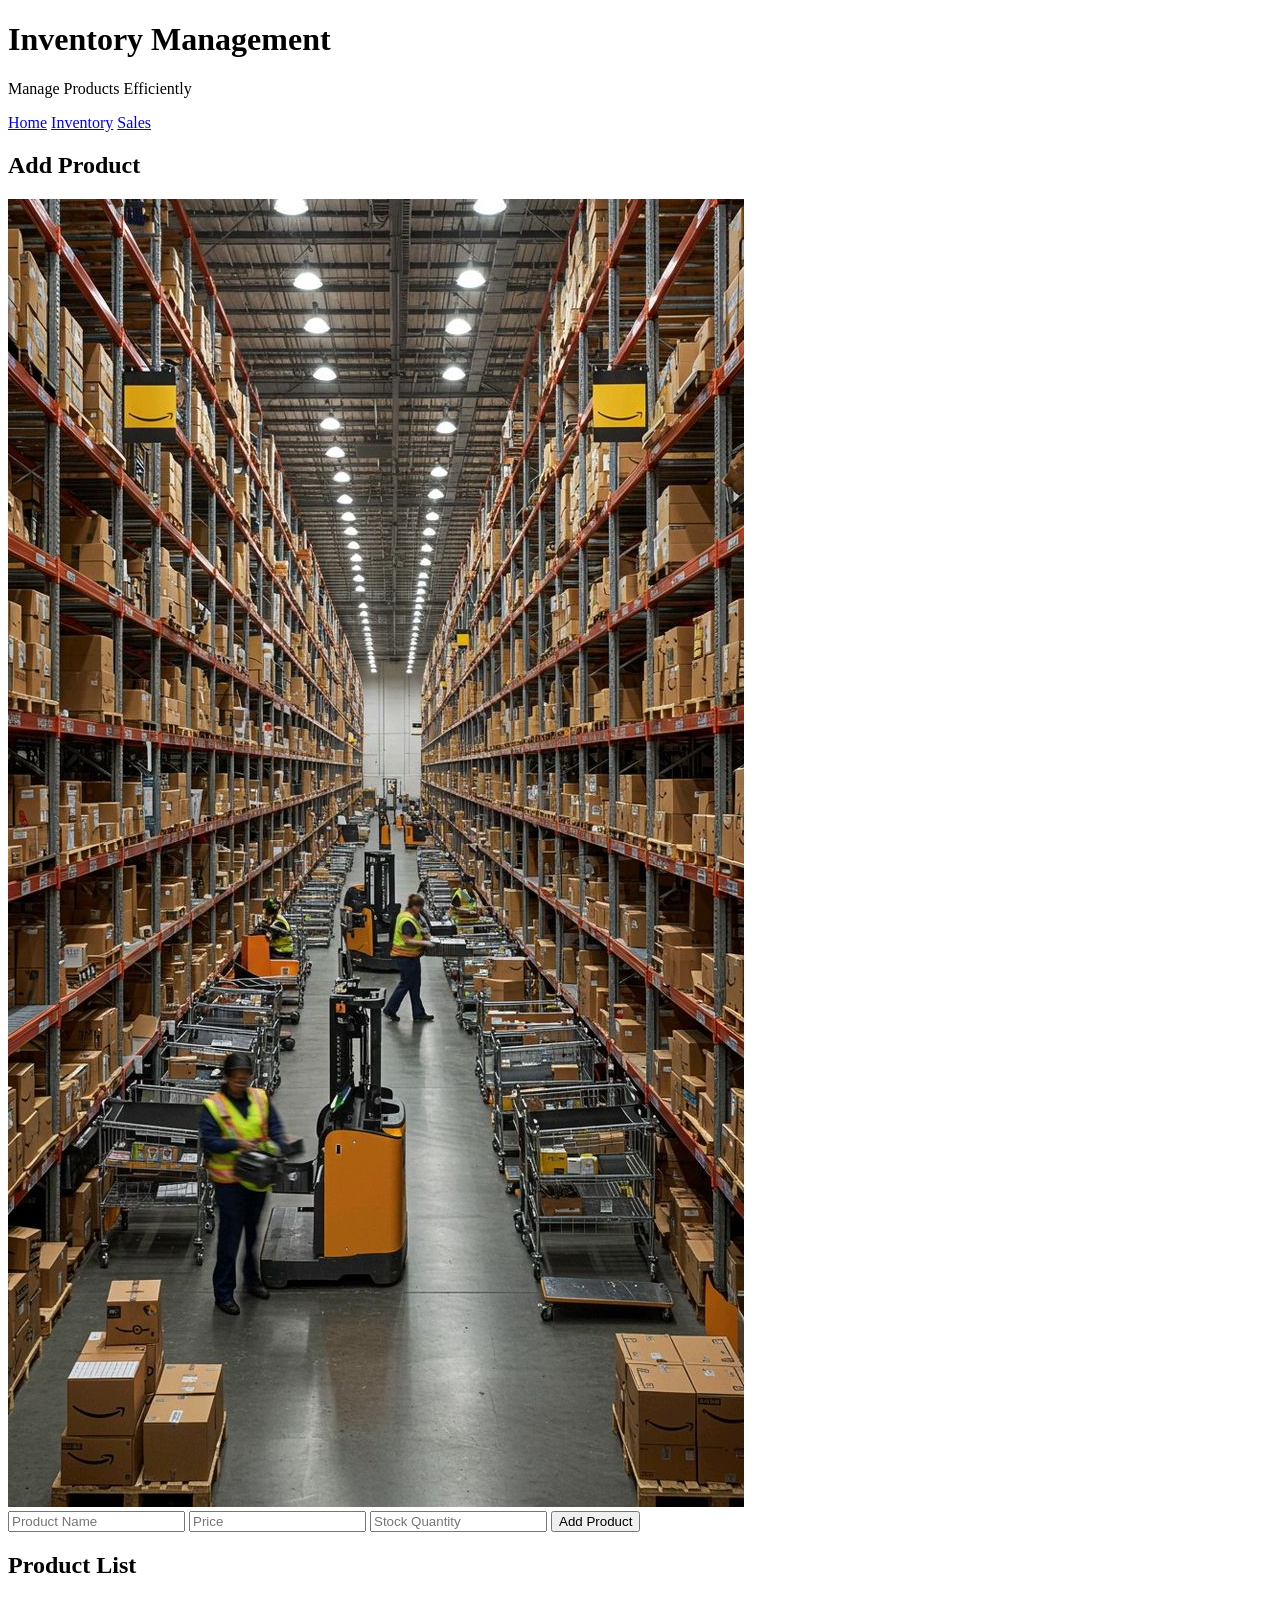
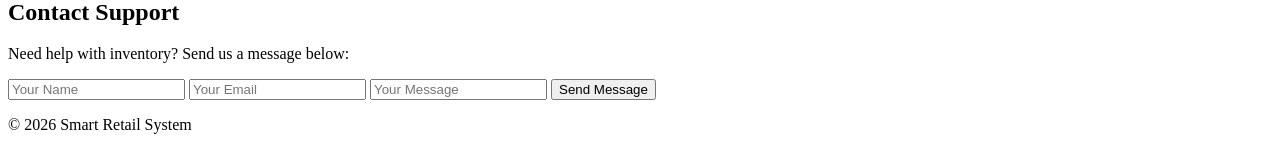
==== inventory.html @ d6de0e1f "add the Amazon Warehouse .jpg image" ====
<!DOCTYPE html>
<html lang="en">
<head>
<meta charset="UTF-8">
<title>Inventory System</title>
<link rel="stylesheet" href="style.css">
</head>

<body>

<header>
<h1>Inventory Management</h1>
<p>Manage Products Efficiently</p>
</header>

<nav>
<a href="index.html">Home</a>
<a href="inventory.html">Inventory</a>
<a href="sales.html">Sales</a>
</nav>

<main>

<!-- INVENTORY SECTION -->
<section>
<h2>Add Product</h2>

<img src="Amazon Warehouse.jpg" alt="stock management warehouse">

<form id="productForm">
<input type="text" id="productName" placeholder="Product Name" required>
<input type="number" id="price" placeholder="Price" required>
<input type="number" id="stock" placeholder="Stock Quantity" required>
<button type="submit">Add Product</button>
</form>

</section>

<section>
<h2> Product List</h2>
<div id="productList"></div>
</section>

<!-- ✅ CONTACT FORM ADDED HERE -->
<section>
<h2> Contact Support</h2>
<p>Need help with inventory? Send us a message below:</p>

<form id="contactForm">

<input type="text" id="name" placeholder="Your Name" required>
<input type="email" id="email" placeholder="Your Email" required>
<input type="text" id="message" placeholder="Your Message" required>

<button type="submit">Send Message</button>

</form>

<p id="contactStatus"></p>

</section>

</main>

<footer>
<p>© 2026 Smart Retail System</p>
</footer>

<script src="script.js"></script>

</body>
</html>
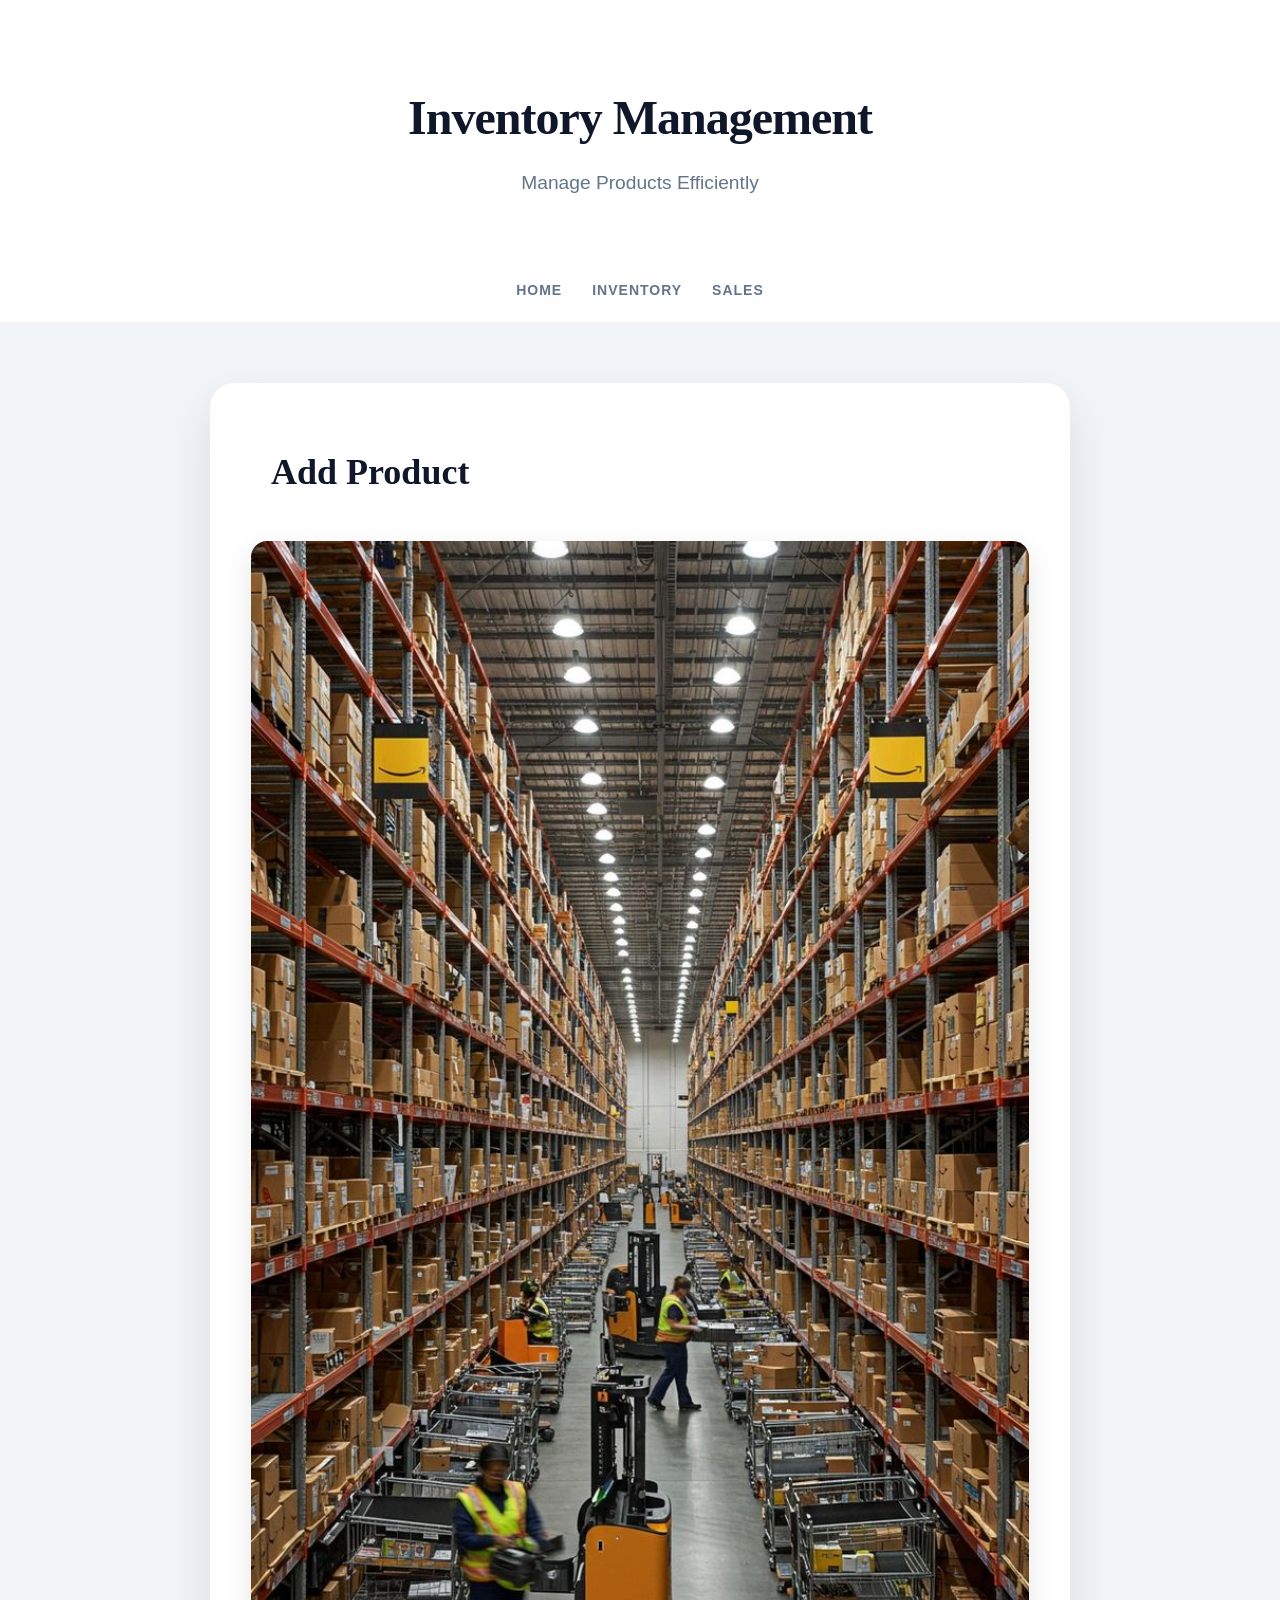
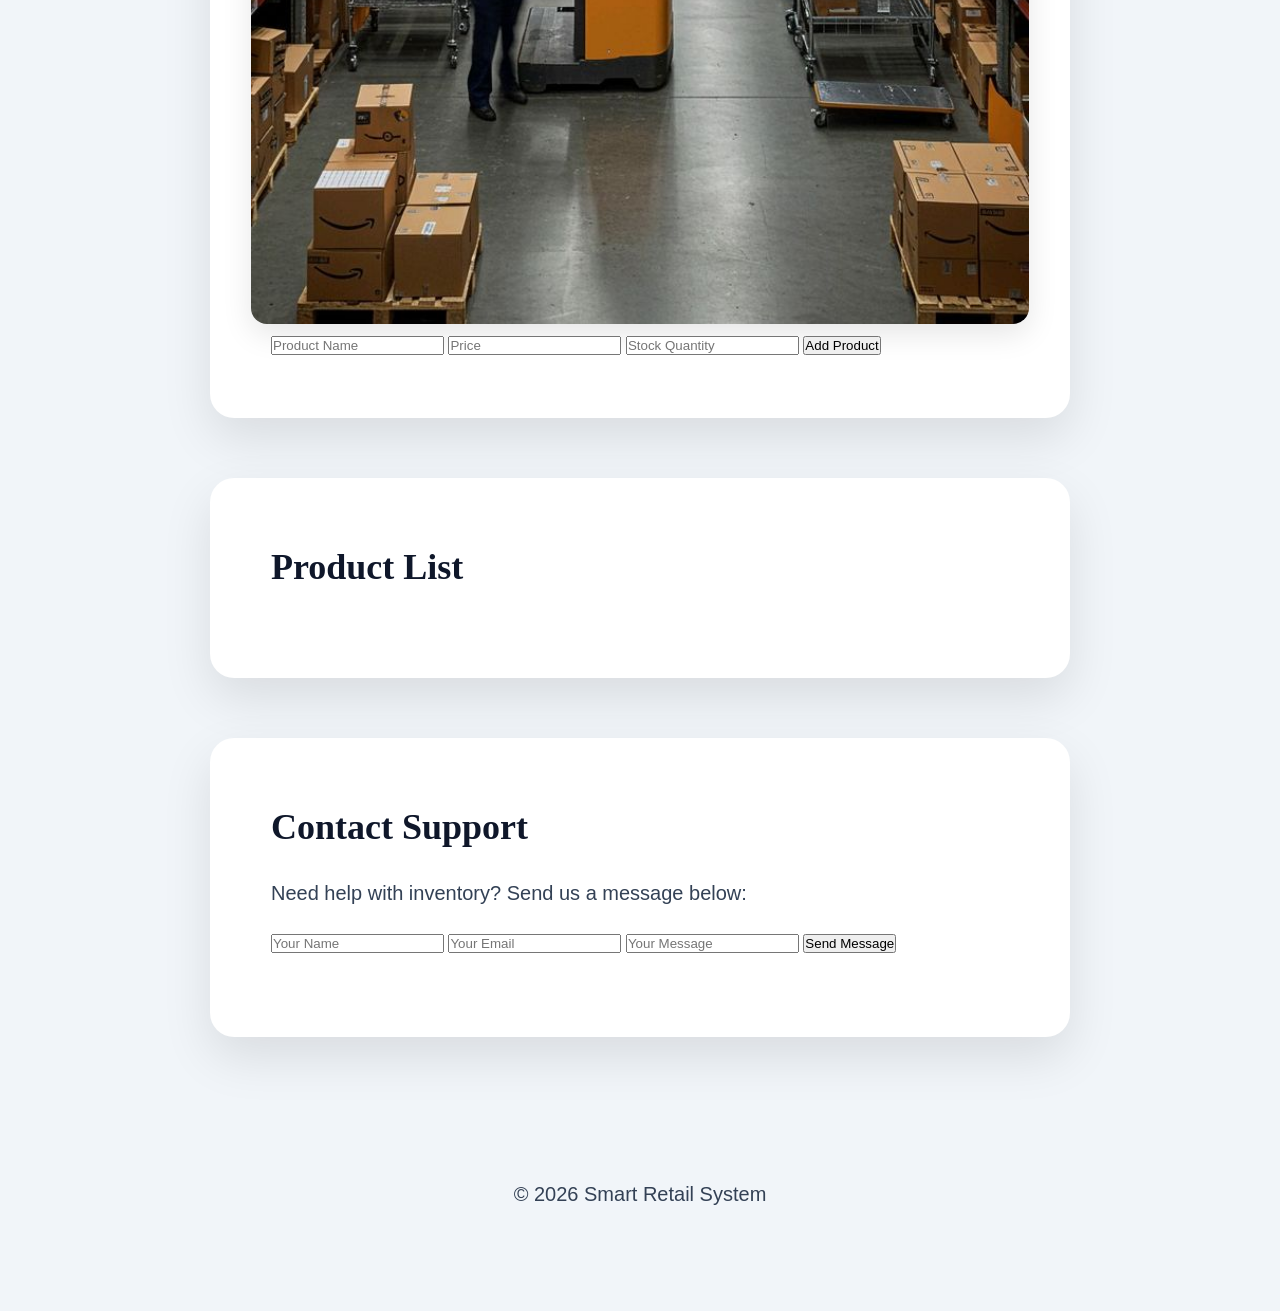
==== commit 5d1e0400: "add changes in the paragraphs of the index,html" ====
--- a/inventory.html
+++ b/inventory.html
@@ -1,72 +1,74 @@
-<!DOCTYPE html>
+<!doctype html>
 <html lang="en">
-<head>
-<meta charset="UTF-8">
-<title>Inventory System</title>
-<link rel="stylesheet" href="style.css">
-</head>
+  <head>
+    <meta charset="UTF-8" />
+    <title>Inventory System</title>
+    <link rel="stylesheet" href="style.css" />
+  </head>
 
-<body>
+  <body>
+    <header>
+      <h1>Inventory Management</h1>
+      <p>Manage Products Efficiently</p>
+    </header>
 
-<header>
-<h1>Inventory Management</h1>
-<p>Manage Products Efficiently</p>
-</header>
+    <nav>
+      <a href="index.html">Home</a>
+      <a href="inventory.html">Inventory</a>
+      <a href="sales.html">Sales</a>
+    </nav>
 
-<nav>
-<a href="index.html">Home</a>
-<a href="inventory.html">Inventory</a>
-<a href="sales.html">Sales</a>
-</nav>
+    <main>
+      <!-- INVENTORY SECTION -->
+      <section>
+        <h2>Add Product</h2>
 
-<main>
+        <img src="Amazon Warehouse.jpg" alt="stock management warehouse" />
 
-<!-- INVENTORY SECTION -->
-<section>
-<h2>Add Product</h2>
+        <form id="productForm">
+          <input
+            type="text"
+            id="productName"
+            placeholder="Product Name"
+            required
+          />
+          <input type="number" id="price" placeholder="Price" required />
+          <input
+            type="number"
+            id="stock"
+            placeholder="Stock Quantity"
+            required
+          />
+          <button type="submit">Add Product</button>
+        </form>
+      </section>
 
-<img src="Amazon Warehouse.jpg" alt="stock management warehouse">
+      <section>
+        <h2>Product List</h2>
+        <div id="productList"></div>
+      </section>
 
-<form id="productForm">
-<input type="text" id="productName" placeholder="Product Name" required>
-<input type="number" id="price" placeholder="Price" required>
-<input type="number" id="stock" placeholder="Stock Quantity" required>
-<button type="submit">Add Product</button>
-</form>
+      <!-- CONTACT FORM ADDED HERE -->
+      <section>
+        <h2>Contact Support</h2>
+        <p>Need help with inventory? Send us a message below:</p>
 
-</section>
+        <form id="contactForm">
+          <input type="text" id="name" placeholder="Your Name" required />
+          <input type="email" id="email" placeholder="Your Email" required />
+          <input type="text" id="message" placeholder="Your Message" required />
 
-<section>
-<h2> Product List</h2>
-<div id="productList"></div>
-</section>
+          <button type="submit">Send Message</button>
+        </form>
 
-<!-- ✅ CONTACT FORM ADDED HERE -->
-<section>
-<h2> Contact Support</h2>
-<p>Need help with inventory? Send us a message below:</p>
+        <p id="contactStatus"></p>
+      </section>
+    </main>
 
-<form id="contactForm">
+    <footer>
+      <p>© 2026 Smart Retail System</p>
+    </footer>
 
-<input type="text" id="name" placeholder="Your Name" required>
-<input type="email" id="email" placeholder="Your Email" required>
-<input type="text" id="message" placeholder="Your Message" required>
-
-<button type="submit">Send Message</button>
-
-</form>
-
-<p id="contactStatus"></p>
-
-</section>
-
-</main>
-
-<footer>
-<p>© 2026 Smart Retail System</p>
-</footer>
-
-<script src="script.js"></script>
-
-</body>
-</html>+    <script src="script.js"></script>
+  </body>
+</html>
--- a/style.css
+++ b/style.css
@@ -0,0 +1,137 @@
+/* 1. Global Reset & Modern Variables */
+:root {
+  --primary-navy: #0f172a;
+  --accent-green: #1a8917;
+  --text-main: #292929;
+  --text-muted: #64748b;
+  --bg-color: #f1f5f9; /* Light grey background to make white boxes pop */
+  --white: #ffffff;
+}
+
+* {
+  box-sizing: border-box;
+  margin: 0;
+  padding: 0;
+}
+
+body {
+  background-color: var(--bg-color);
+  color: var(--text-main);
+  font-family: -apple-system, BlinkMacSystemFont, "Segoe UI", Roboto, sans-serif;
+  line-height: 1.6;
+}
+
+/* 2. Header & Sticky Nav */
+header {
+  padding: 80px 20px 40px;
+  text-align: center;
+  background: var(--white);
+}
+
+header h1 {
+  font-family: 'Charter', 'Georgia', serif;
+  font-size: 48px;
+  letter-spacing: -1px;
+  color: var(--primary-navy);
+  margin-bottom: 10px;
+}
+
+header p {
+  color: var(--text-muted);
+  font-size: 1.2rem;
+}
+
+nav {
+  background: rgba(255, 255, 255, 0.9);
+  backdrop-filter: blur(10px);
+  padding: 20px 0;
+  display: flex;
+  justify-content: center;
+  gap: 30px;
+  position: sticky;
+  top: 0;
+  border-bottom: 1px solid rgba(0,0,0,0.05);
+  z-index: 1000;
+}
+
+nav a {
+  text-decoration: none;
+  color: var(--text-muted);
+  font-weight: 600;
+  font-size: 14px;
+  text-transform: uppercase;
+  letter-spacing: 1px;
+  transition: color 0.3s;
+}
+
+nav a:hover {
+  color: var(--primary-navy);
+}
+
+/* 3. The "Big Box" Layout */
+main {
+  max-width: 900px; /* Wider container for bigger boxes */
+  margin: 60px auto;
+  padding: 0 20px;
+}
+
+section {
+  background: var(--white);
+  padding: 60px;          /* Huge padding for a high-end feel */
+  margin-bottom: 60px;    /* Space between big cards */
+  border-radius: 24px;    /* Soft, large rounded corners */
+  box-shadow: 0 20px 50px rgba(0, 0, 0, 0.1); /* Deep, soft shadow */
+  transition: transform 0.4s cubic-bezier(0.175, 0.885, 0.32, 1.275);
+  border: 1px solid rgba(255, 255, 255, 0.5);
+}
+
+section:hover {
+  transform: translateY(-10px); /* Lifts up when you hover */
+  box-shadow: 0 40px 70px rgba(0, 0, 0, 0.15);
+}
+
+/* 4. Content inside the Boxes */
+h2 {
+  font-family: 'Charter', 'Georgia', serif;
+  font-size: 36px;
+  margin-bottom: 20px;
+  color: var(--primary-navy);
+}
+
+p {
+  font-size: 20px;
+  line-height: 1.7;
+  color: #334155;
+  margin-bottom: 20px;
+}
+
+/* 5. Large Image Styling */
+section img {
+  width: calc(100% + 40px); /* Makes the image slightly bleed out of text alignment */
+  margin-left: -20px;
+  height: auto;
+  border-radius: 16px;
+  margin-top: 20px;
+  box-shadow: 0 10px 30px rgba(0,0,0,0.1);
+}
+
+/* 6. Footer */
+footer {
+  text-align: center;
+  padding: 80px 20px;
+  color: var(--text-muted);
+}
+
+/* 7. Mobile View */
+@media (max-width: 768px) {
+  section {
+    padding: 30px;
+  }
+  header h1 {
+    font-size: 32px;
+  }
+  section img {
+    width: 100%;
+    margin-left: 0;
+  }
+}
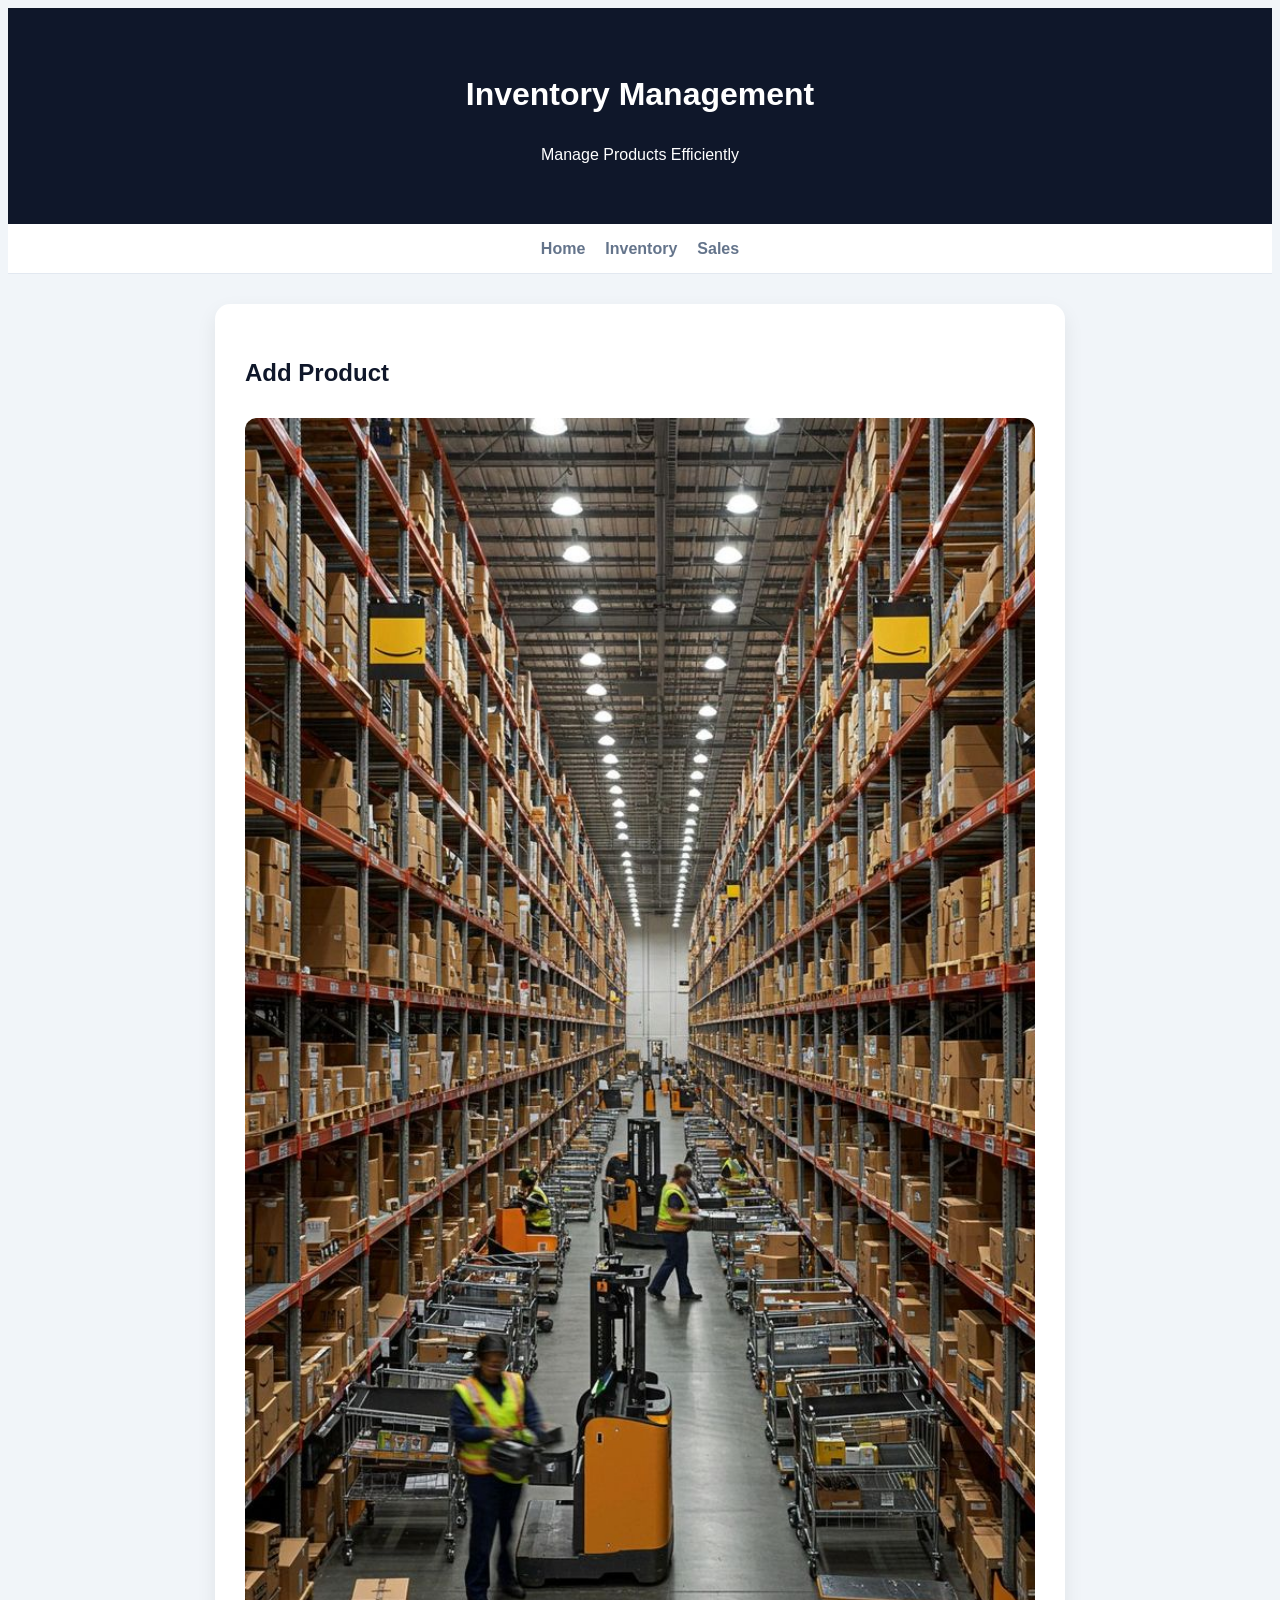
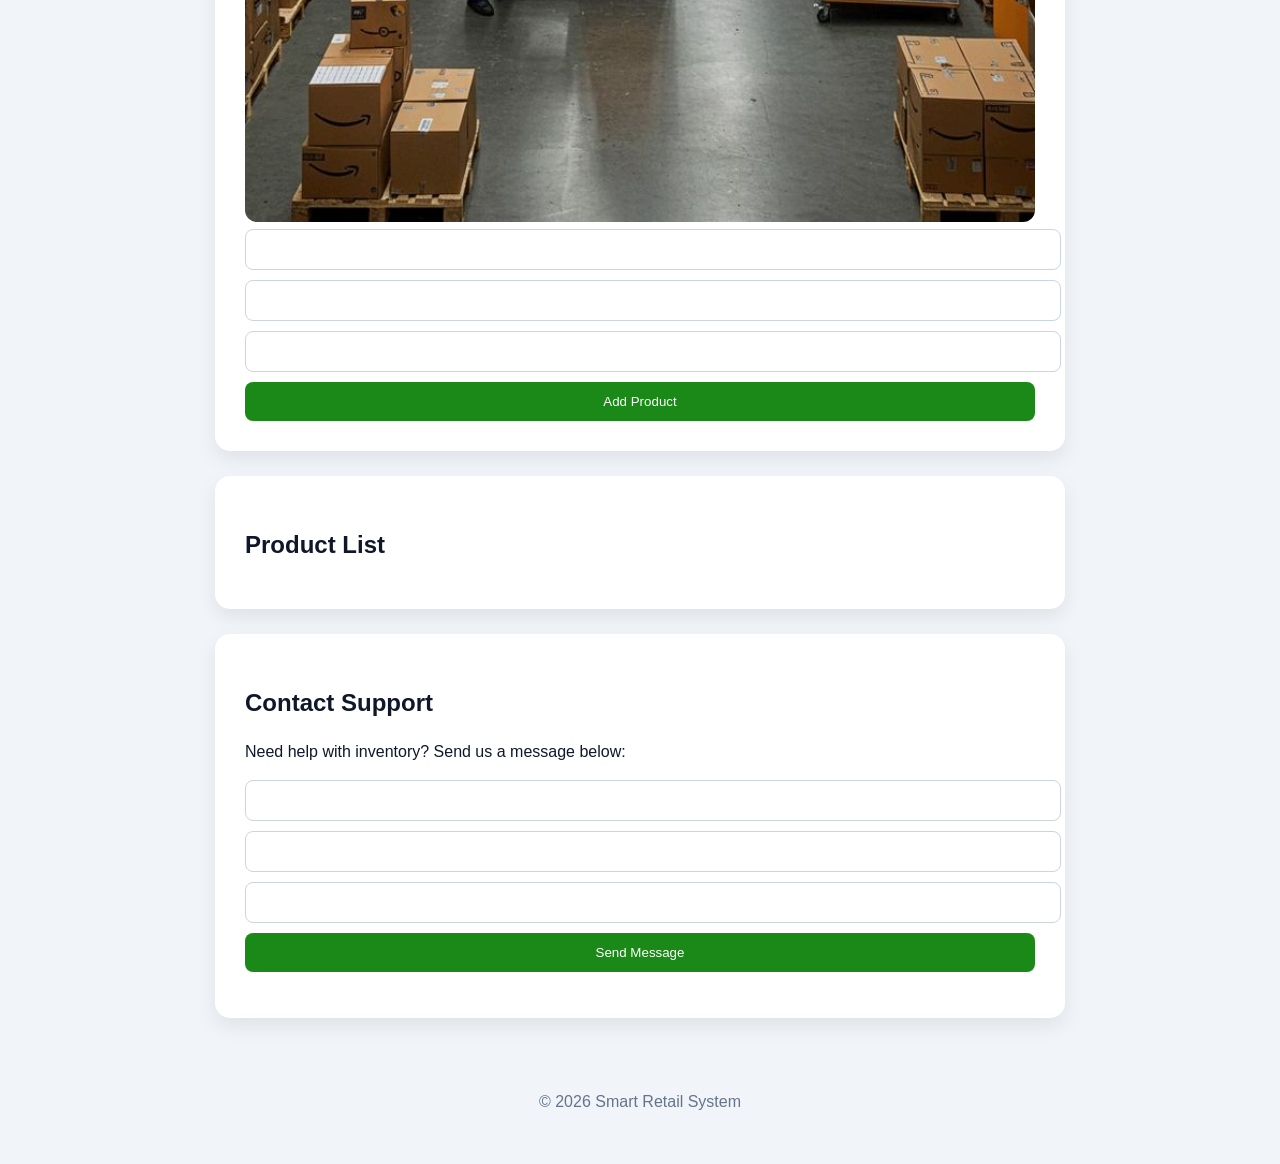
==== commit 1d72691f: "correct the whole stucture of the index.html" ====
--- a/inventory.html
+++ b/inventory.html
@@ -2,8 +2,9 @@
 <html lang="en">
   <head>
     <meta charset="UTF-8" />
+    <meta name="viewport" content="width=device-width, initial-scale=1.0" />
     <title>Inventory System</title>
-    <link rel="stylesheet" href="style.css" />
+    <link rel="stylesheet" href="style.css">
   </head>
 
   <body>
@@ -19,6 +20,7 @@
     </nav>
 
     <main>
+
       <!-- INVENTORY SECTION -->
       <section>
         <h2>Add Product</h2>
@@ -26,19 +28,9 @@
         <img src="Amazon Warehouse.jpg" alt="stock management warehouse" />
 
         <form id="productForm">
-          <input
-            type="text"
-            id="productName"
-            placeholder="Product Name"
-            required
-          />
-          <input type="number" id="price" placeholder="Price" required />
-          <input
-            type="number"
-            id="stock"
-            placeholder="Stock Quantity"
-            required
-          />
+          <input type="text" id="productName" required />
+          <input type="number" id="price" required />
+          <input type="number" id="stock" required />
           <button type="submit">Add Product</button>
         </form>
       </section>
@@ -48,21 +40,22 @@
         <div id="productList"></div>
       </section>
 
-      <!-- CONTACT FORM ADDED HERE -->
+      <!-- CONTACT FORM -->
       <section>
         <h2>Contact Support</h2>
         <p>Need help with inventory? Send us a message below:</p>
 
         <form id="contactForm">
-          <input type="text" id="name" placeholder="Your Name" required />
-          <input type="email" id="email" placeholder="Your Email" required />
-          <input type="text" id="message" placeholder="Your Message" required />
+          <input type="text" id="name" required />
+          <input type="email" id="email" required />
+          <input type="text" id="message" required />
 
           <button type="submit">Send Message</button>
         </form>
 
         <p id="contactStatus"></p>
       </section>
+
     </main>
 
     <footer>
@@ -71,4 +64,4 @@
 
     <script src="script.js"></script>
   </body>
-</html>
+</html>
--- a/style.css
+++ b/style.css
@@ -1,137 +1,120 @@
-/* 1. Global Reset & Modern Variables */
-:root {
-  --primary-navy: #0f172a;
-  --accent-green: #1a8917;
-  --text-main: #292929;
-  --text-muted: #64748b;
-  --bg-color: #f1f5f9; /* Light grey background to make white boxes pop */
-  --white: #ffffff;
-}
-
-* {
-  box-sizing: border-box;
-  margin: 0;
-  padding: 0;
-}
-
+/* BODY */
 body {
-  background-color: var(--bg-color);
-  color: var(--text-main);
-  font-family: -apple-system, BlinkMacSystemFont, "Segoe UI", Roboto, sans-serif;
+  font-family: Arial, sans-serif;
+  background: #f1f5f9;
+  color: #0f172a;
   line-height: 1.6;
 }
 
-/* 2. Header & Sticky Nav */
+/* HEADER */
 header {
-  padding: 80px 20px 40px;
+  background: #0f172a;
+  color: white;
   text-align: center;
-  background: var(--white);
+  padding: 40px 20px;
 }
 
-header h1 {
-  font-family: 'Charter', 'Georgia', serif;
-  font-size: 48px;
-  letter-spacing: -1px;
-  color: var(--primary-navy);
-  margin-bottom: 10px;
-}
-
-header p {
-  color: var(--text-muted);
-  font-size: 1.2rem;
-}
-
+/* NAV */
 nav {
-  background: rgba(255, 255, 255, 0.9);
-  backdrop-filter: blur(10px);
-  padding: 20px 0;
   display: flex;
   justify-content: center;
-  gap: 30px;
+  background: white;
+  padding: 12px;
+  gap: 20px;
   position: sticky;
   top: 0;
-  border-bottom: 1px solid rgba(0,0,0,0.05);
-  z-index: 1000;
+  border-bottom: 1px solid #e2e8f0;
 }
 
 nav a {
   text-decoration: none;
-  color: var(--text-muted);
-  font-weight: 600;
-  font-size: 14px;
-  text-transform: uppercase;
-  letter-spacing: 1px;
-  transition: color 0.3s;
+  color: #64748b;
+  font-weight: bold;
 }
 
 nav a:hover {
-  color: var(--primary-navy);
+  color: #0f172a;
 }
 
-/* 3. The "Big Box" Layout */
+/* MAIN */
 main {
-  max-width: 900px; /* Wider container for bigger boxes */
-  margin: 60px auto;
-  padding: 0 20px;
+  width: 90%;
+  max-width: 850px;
+  margin: 30px auto;
 }
 
+/* SECTIONS */
 section {
-  background: var(--white);
-  padding: 60px;          /* Huge padding for a high-end feel */
-  margin-bottom: 60px;    /* Space between big cards */
-  border-radius: 24px;    /* Soft, large rounded corners */
-  box-shadow: 0 20px 50px rgba(0, 0, 0, 0.1); /* Deep, soft shadow */
-  transition: transform 0.4s cubic-bezier(0.175, 0.885, 0.32, 1.275);
-  border: 1px solid rgba(255, 255, 255, 0.5);
+  background: white;
+  padding: 30px;
+  margin-bottom: 25px;
+  border-radius: 15px;
+  box-shadow: 0 8px 20px rgba(0,0,0,0.08);
 }
 
-section:hover {
-  transform: translateY(-10px); /* Lifts up when you hover */
-  box-shadow: 0 40px 70px rgba(0, 0, 0, 0.15);
+/* HEADINGS */
+h2 {
+  margin-bottom: 15px;
 }
 
-/* 4. Content inside the Boxes */
-h2 {
-  font-family: 'Charter', 'Georgia', serif;
-  font-size: 36px;
-  margin-bottom: 20px;
-  color: var(--primary-navy);
+/* IMAGES */
+img {
+  width: 100%;
+  border-radius: 12px;
+  margin-top: 10px;
 }
 
-p {
-  font-size: 20px;
-  line-height: 1.7;
-  color: #334155;
-  margin-bottom: 20px;
+/* INPUTS */
+input {
+  width: 100%;
+  padding: 12px;
+  margin-bottom: 10px;
+  border: 1px solid #cbd5e1;
+  border-radius: 8px;
 }
 
-/* 5. Large Image Styling */
-section img {
-  width: calc(100% + 40px); /* Makes the image slightly bleed out of text alignment */
-  margin-left: -20px;
-  height: auto;
-  border-radius: 16px;
-  margin-top: 20px;
-  box-shadow: 0 10px 30px rgba(0,0,0,0.1);
+/* BUTTON */
+button {
+  background: #1a8917;
+  color: white;
+  padding: 12px;
+  border: none;
+  width: 100%;
+  border-radius: 8px;
+  cursor: pointer;
 }
 
-/* 6. Footer */
+/* FOOTER */
 footer {
   text-align: center;
-  padding: 80px 20px;
-  color: var(--text-muted);
+  padding: 25px;
+  color: #64748b;
+  margin-top: 20px;
 }
 
-/* 7. Mobile View */
+/* RESPONSIVE DESIGN (MEDIA QUERIES) */
 @media (max-width: 768px) {
+  nav {
+    flex-direction: column;
+    text-align: center;
+    gap: 10px;
+  }
+
   section {
-    padding: 30px;
+    padding: 20px;
   }
+
+  header {
+    padding: 30px 15px;
+  }
+}
+
+@media (max-width: 480px) {
   header h1 {
-    font-size: 32px;
+    font-size: 20px;
   }
-  section img {
-    width: 100%;
-    margin-left: 0;
+
+  section {
+    padding: 15px;
   }
 }
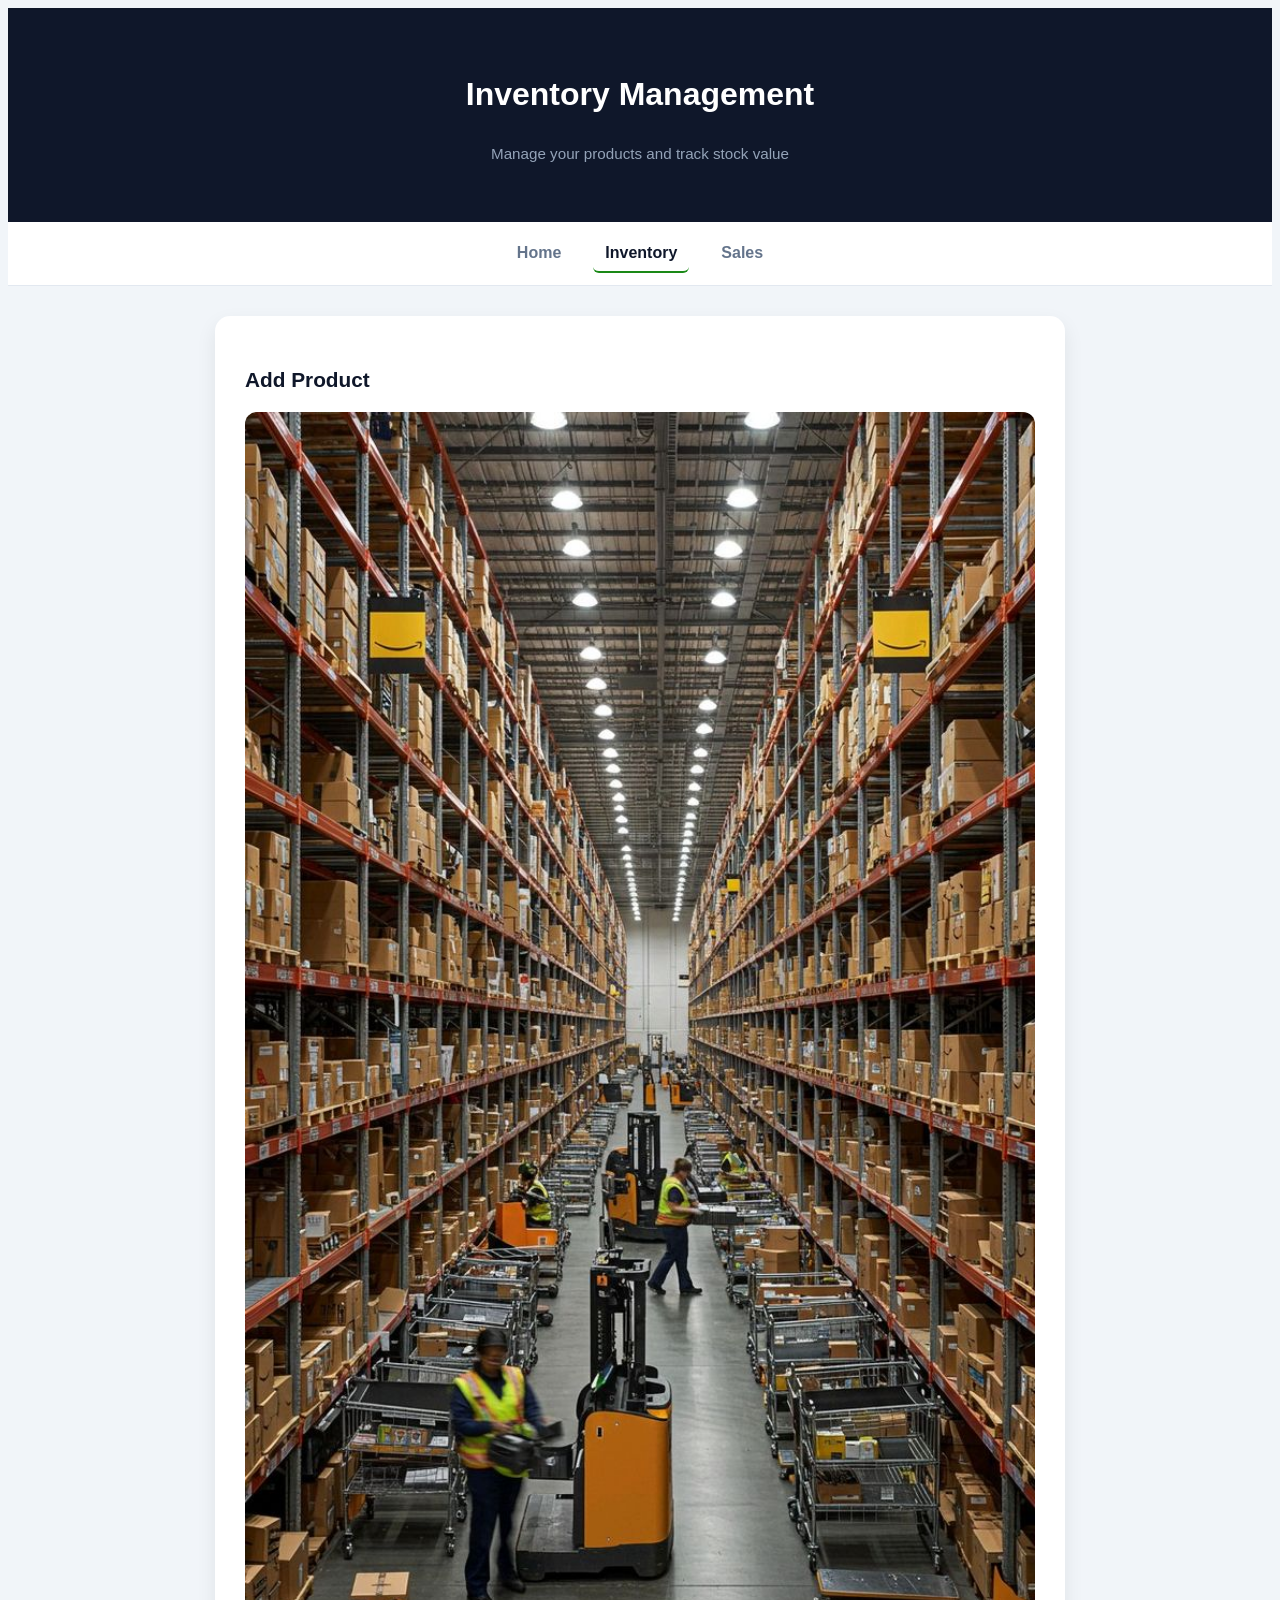
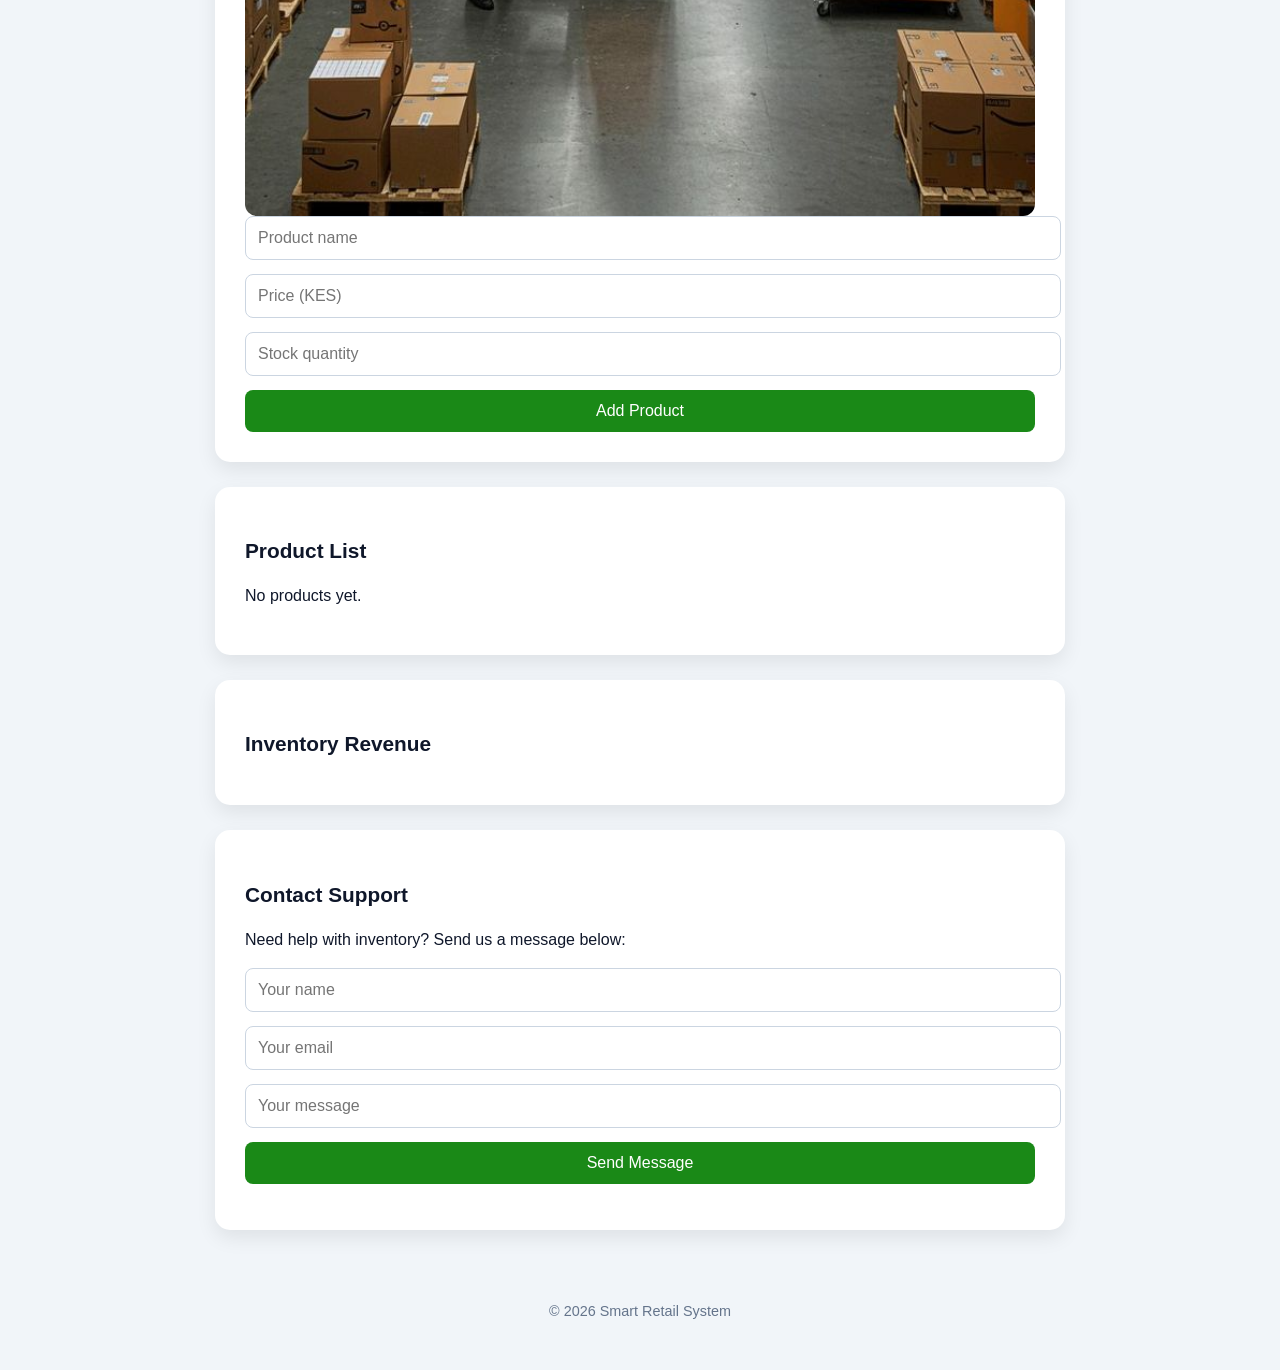
==== commit cc7f29b0: "add the product list and  the inventory revenue  in my inventory.hmtl" ====
--- a/inventory.html
+++ b/inventory.html
@@ -3,14 +3,15 @@
   <head>
     <meta charset="UTF-8" />
     <meta name="viewport" content="width=device-width, initial-scale=1.0" />
-    <title>Inventory System</title>
+    <title>Inventory</title>
     <link rel="stylesheet" href="style.css">
   </head>
 
   <body>
+
     <header>
       <h1>Inventory Management</h1>
-      <p>Manage Products Efficiently</p>
+      <p>Manage your products and track stock value</p>
     </header>
 
     <nav>
@@ -21,38 +22,40 @@
 
     <main>
 
-      <!-- INVENTORY SECTION -->
+      <!-- ADD PRODUCT -->
       <section>
         <h2>Add Product</h2>
-
         <img src="Amazon Warehouse.jpg" alt="stock management warehouse" />
-
         <form id="productForm">
-          <input type="text" id="productName" required />
-          <input type="number" id="price" required />
-          <input type="number" id="stock" required />
+          <input type="text" id="productName" placeholder="Product name" required />
+          <input type="number" id="price" placeholder="Price (KES)" required />
+          <input type="number" id="stock" placeholder="Stock quantity" required />
           <button type="submit">Add Product</button>
         </form>
       </section>
 
+      <!-- PRODUCT LIST -->
       <section>
         <h2>Product List</h2>
         <div id="productList"></div>
+      </section>
+
+      <!-- INVENTORY REVENUE -->
+      <section>
+        <h2>Inventory Revenue</h2>
+        <div id="inventoryRevenue"></div>
       </section>
 
       <!-- CONTACT FORM -->
       <section>
         <h2>Contact Support</h2>
         <p>Need help with inventory? Send us a message below:</p>
-
         <form id="contactForm">
-          <input type="text" id="name" required />
-          <input type="email" id="email" required />
-          <input type="text" id="message" required />
-
+          <input type="text" id="name" placeholder="Your name" required />
+          <input type="email" id="email" placeholder="Your email" required />
+          <input type="text" id="message" placeholder="Your message" required />
           <button type="submit">Send Message</button>
         </form>
-
         <p id="contactStatus"></p>
       </section>
 
--- a/style.css
+++ b/style.css
@@ -1,12 +1,13 @@
-/* BODY */
+/* ── BODY ── */
 body {
   font-family: Arial, sans-serif;
   background: #f1f5f9;
   color: #0f172a;
   line-height: 1.6;
+  min-height: 100vh;
 }
 
-/* HEADER */
+/* ── HEADER ── */
 header {
   background: #0f172a;
   color: white;
@@ -14,7 +15,13 @@
   padding: 40px 20px;
 }
 
-/* NAV */
+header p {
+  color: #94a3b8;
+  margin-top: 8px;
+  font-size: 0.95rem;
+}
+
+/* ── NAV ── */
 nav {
   display: flex;
   justify-content: center;
@@ -23,6 +30,7 @@
   gap: 20px;
   position: sticky;
   top: 0;
+  z-index: 100;
   border-bottom: 1px solid #e2e8f0;
 }
 
@@ -30,50 +38,78 @@
   text-decoration: none;
   color: #64748b;
   font-weight: bold;
+  padding: 6px 12px;
+  border-radius: 6px;
+  transition: color 0.2s, background 0.2s;
 }
 
 nav a:hover {
   color: #0f172a;
+  background: #f1f5f9;
 }
 
-/* MAIN */
+nav a.active {
+  color: #0f172a;
+  border-bottom: 2px solid #1a8917;
+}
+
+/* ── MAIN ── */
 main {
   width: 90%;
   max-width: 850px;
   margin: 30px auto;
 }
 
-/* SECTIONS */
+/* ── SECTIONS ── */
 section {
   background: white;
   padding: 30px;
   margin-bottom: 25px;
   border-radius: 15px;
-  box-shadow: 0 8px 20px rgba(0,0,0,0.08);
+  box-shadow: 0 8px 20px rgba(0, 0, 0, 0.08);
 }
 
-/* HEADINGS */
+/* ── HEADINGS ── */
 h2 {
   margin-bottom: 15px;
+  font-size: 1.3rem;
 }
 
-/* IMAGES */
+/* ── IMAGES ── */
 img {
   width: 100%;
   border-radius: 12px;
   margin-top: 10px;
+  display: block;
+  object-fit: cover;
 }
 
-/* INPUTS */
-input {
+/* ── LABELS ── */
+label {
+  display: block;
+  font-size: 0.9rem;
+  font-weight: bold;
+  margin-bottom: 4px;
+  color: #334155;
+}
+
+/* ── INPUTS ── */
+input, select {
   width: 100%;
   padding: 12px;
-  margin-bottom: 10px;
+  margin-bottom: 14px;
   border: 1px solid #cbd5e1;
   border-radius: 8px;
+  font-size: 1rem;
+  outline: none;
+  transition: border-color 0.2s;
 }
 
-/* BUTTON */
+input:focus, select:focus {
+  border-color: #1a8917;
+}
+
+/* ── BUTTON ── */
 button {
   background: #1a8917;
   color: white;
@@ -82,17 +118,28 @@
   width: 100%;
   border-radius: 8px;
   cursor: pointer;
+  font-size: 1rem;
+  transition: background 0.2s;
 }
 
-/* FOOTER */
+button:hover {
+  background: #166b13;
+}
+
+button:active {
+  background: #0f4f0d;
+}
+
+/* ── FOOTER ── */
 footer {
   text-align: center;
   padding: 25px;
   color: #64748b;
   margin-top: 20px;
+  font-size: 0.9rem;
 }
 
-/* RESPONSIVE DESIGN (MEDIA QUERIES) */
+/* ── RESPONSIVE (TABLET) ── */
 @media (max-width: 768px) {
   nav {
     flex-direction: column;
@@ -109,6 +156,7 @@
   }
 }
 
+/* ── RESPONSIVE (MOBILE) ── */
 @media (max-width: 480px) {
   header h1 {
     font-size: 20px;
@@ -117,4 +165,8 @@
   section {
     padding: 15px;
   }
+
+  button {
+    font-size: 0.95rem;
+  }
 }
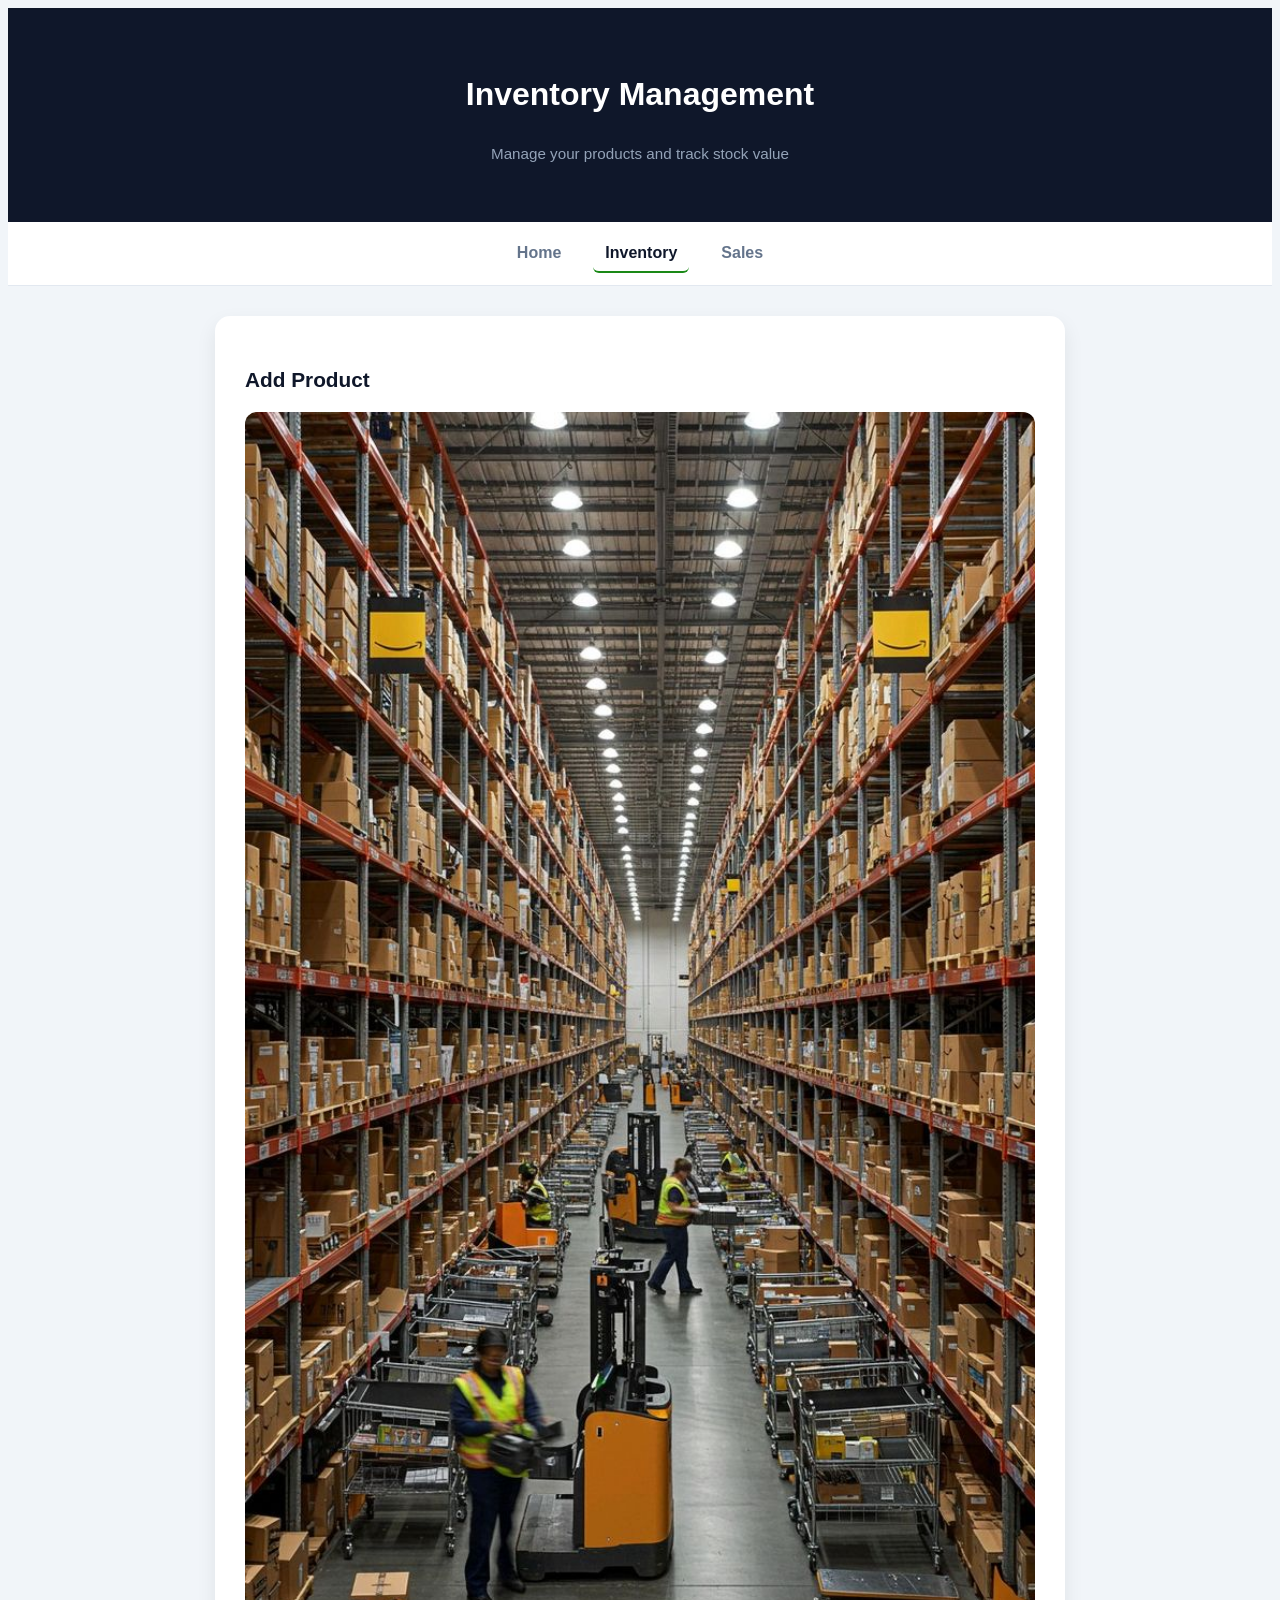
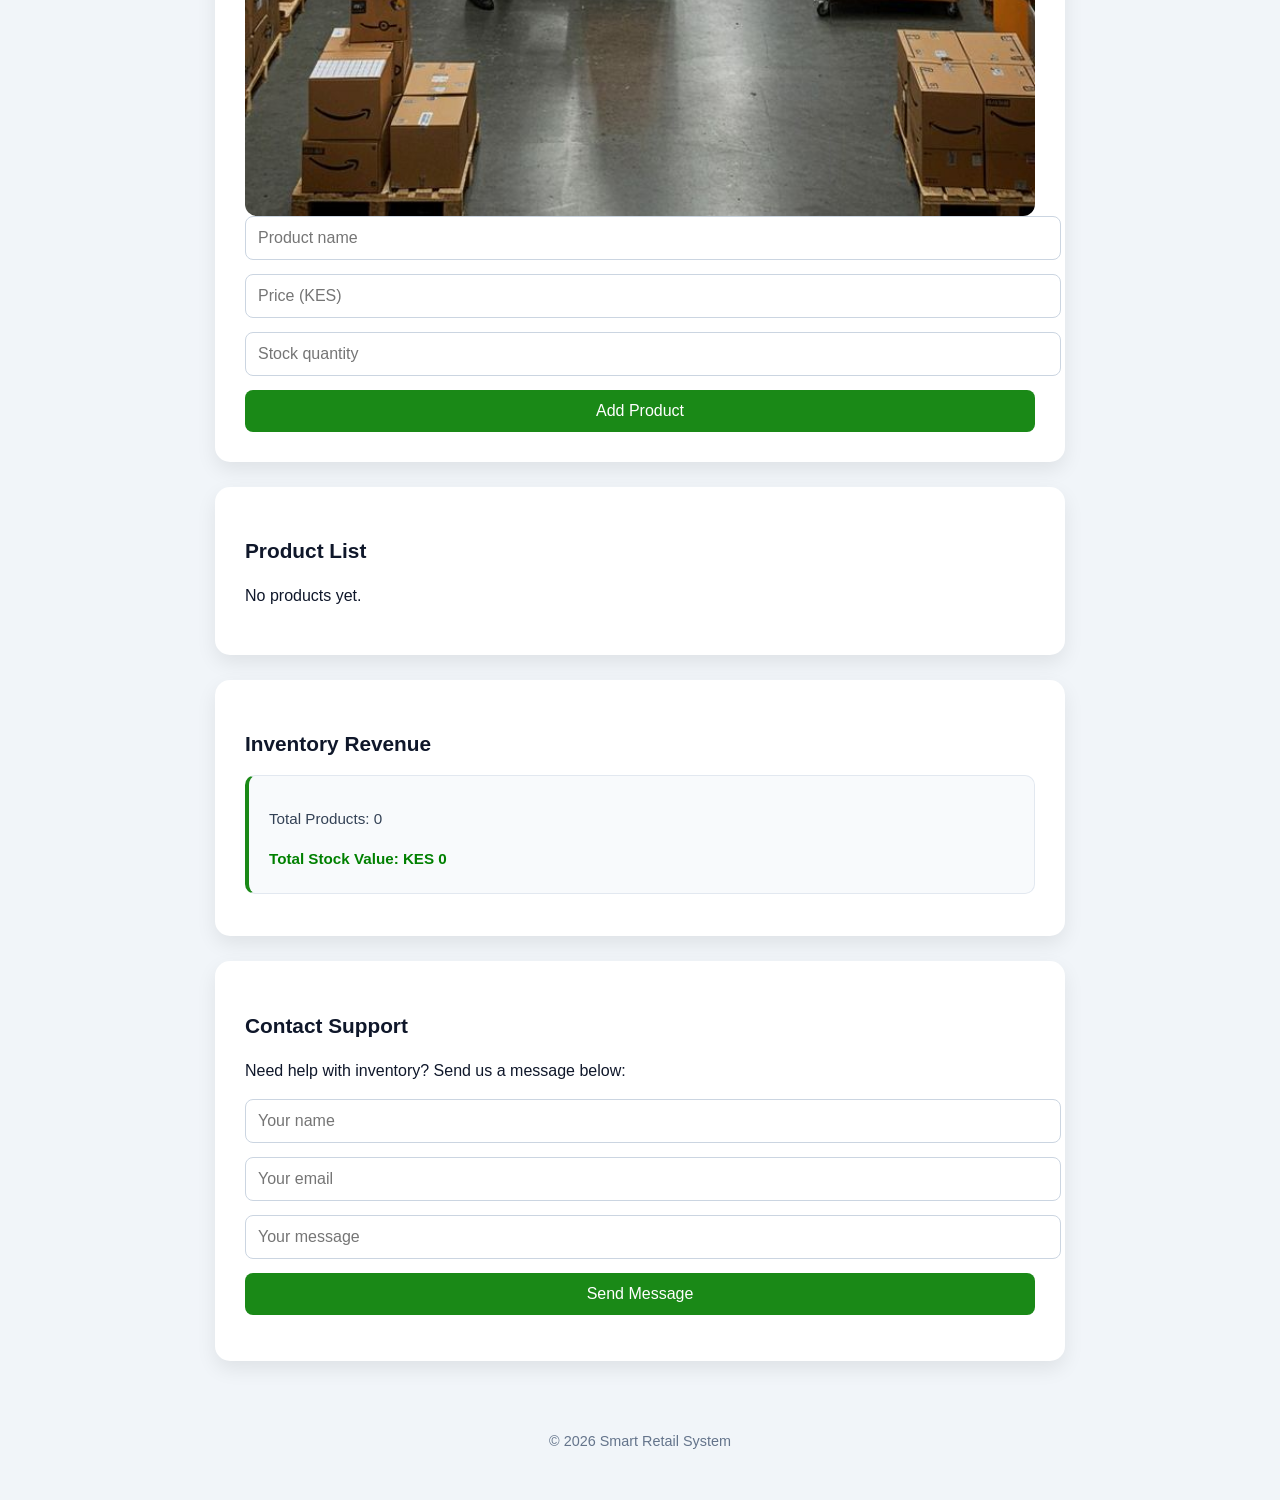
==== commit e4ae71ea: "add  the changes of the body ,header style" ====
--- a/inventory.html
+++ b/inventory.html
@@ -4,7 +4,7 @@
     <meta charset="UTF-8" />
     <meta name="viewport" content="width=device-width, initial-scale=1.0" />
     <title>Inventory</title>
-    <link rel="stylesheet" href="style.css">
+  <link rel="stylesheet" href="style.css">
   </head>
 
   <body>
--- a/style.css
+++ b/style.css
@@ -130,6 +130,71 @@
   background: #0f4f0d;
 }
 
+/* ── CARDS ── */
+.card {
+  background: #f8fafc;
+  border: 1px solid #e2e8f0;
+  border-radius: 10px;
+  padding: 16px 20px;
+  margin-bottom: 12px;
+}
+
+.card h3 {
+  margin-bottom: 6px;
+  font-size: 1.1rem;
+  color: #0f172a;
+}
+
+.card p {
+  margin-bottom: 6px;
+  color: #334155;
+  font-size: 0.95rem;
+}
+
+.card button {
+  margin-top: 10px;
+  width: auto;               /* delete button doesnt stretch full width */
+  padding: 8px 16px;
+  font-size: 0.85rem;
+  background: #dc2626;       /* red for delete */
+}
+
+.card button:hover {
+  background: #b91c1c;
+}
+
+.card button:active {
+  background: #991b1b;
+}
+
+/* ── REVENUE CARD ── */
+#inventoryRevenue .card,
+#salesRevenue .card {
+  border-left: 4px solid #1a8917;   /* green left border for revenue */
+}
+
+/* ── PROFIT CARD ── */
+#profitLoss .card {
+  border-left: 4px solid #0f172a;   /* dark left border for profit and loss */
+}
+
+/* ── HOME SUMMARY CARD ── */
+#homeSummary .card {
+  border-left: 4px solid #2563eb;   /* blue left border for home summary */
+}
+
+/* ── EXPENSE CARD ── */
+#expenseList .card {
+  border-left: 4px solid #dc2626;   /* red left border for expenses */
+}
+
+/* ── CONTACT STATUS ── */
+#contactStatus {
+  margin-top: 10px;
+  font-size: 0.95rem;
+  font-weight: bold;
+}
+
 /* ── FOOTER ── */
 footer {
   text-align: center;
@@ -154,6 +219,10 @@
   header {
     padding: 30px 15px;
   }
+
+  .card {
+    padding: 14px 16px;
+  }
 }
 
 /* ── RESPONSIVE (MOBILE) ── */
@@ -169,4 +238,12 @@
   button {
     font-size: 0.95rem;
   }
+
+  .card {
+    padding: 12px 14px;
+  }
+
+  .card button {
+    width: 100%;       /* full width delete button on small screens */
+  }
 }
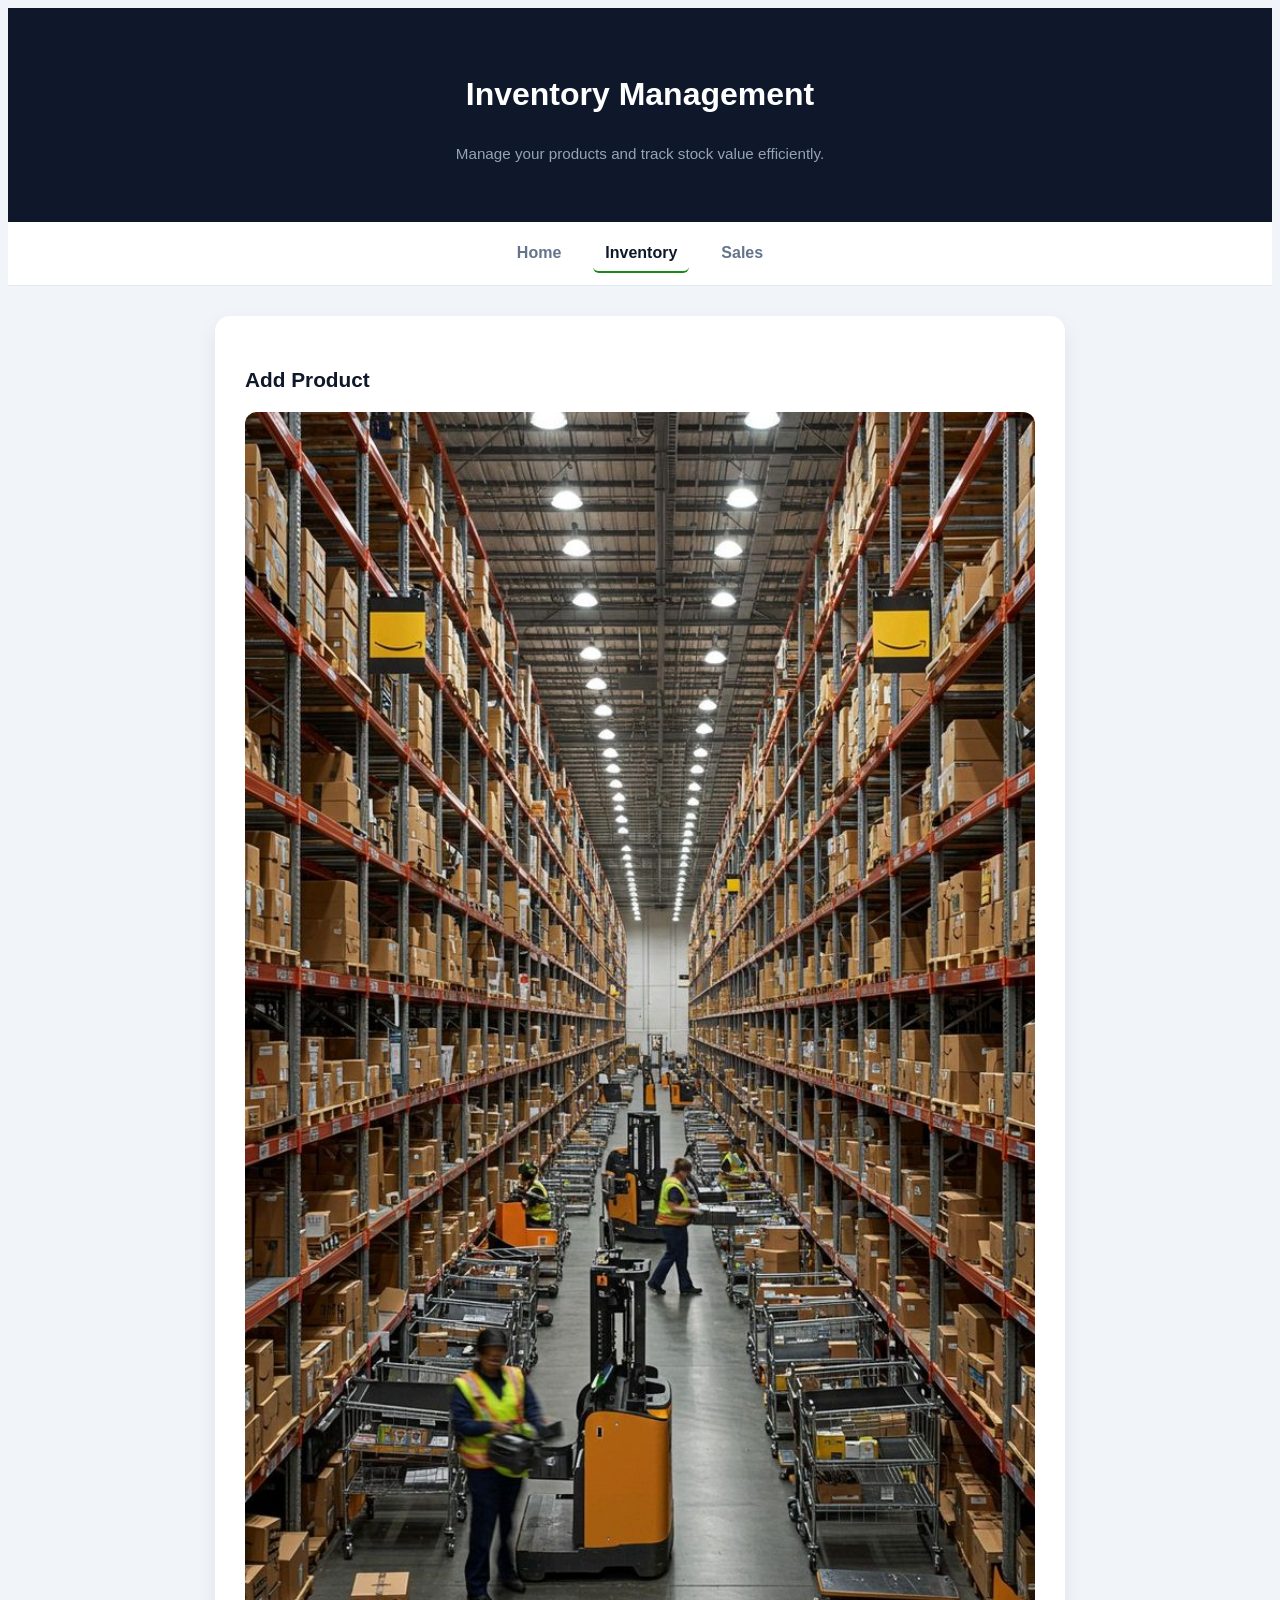
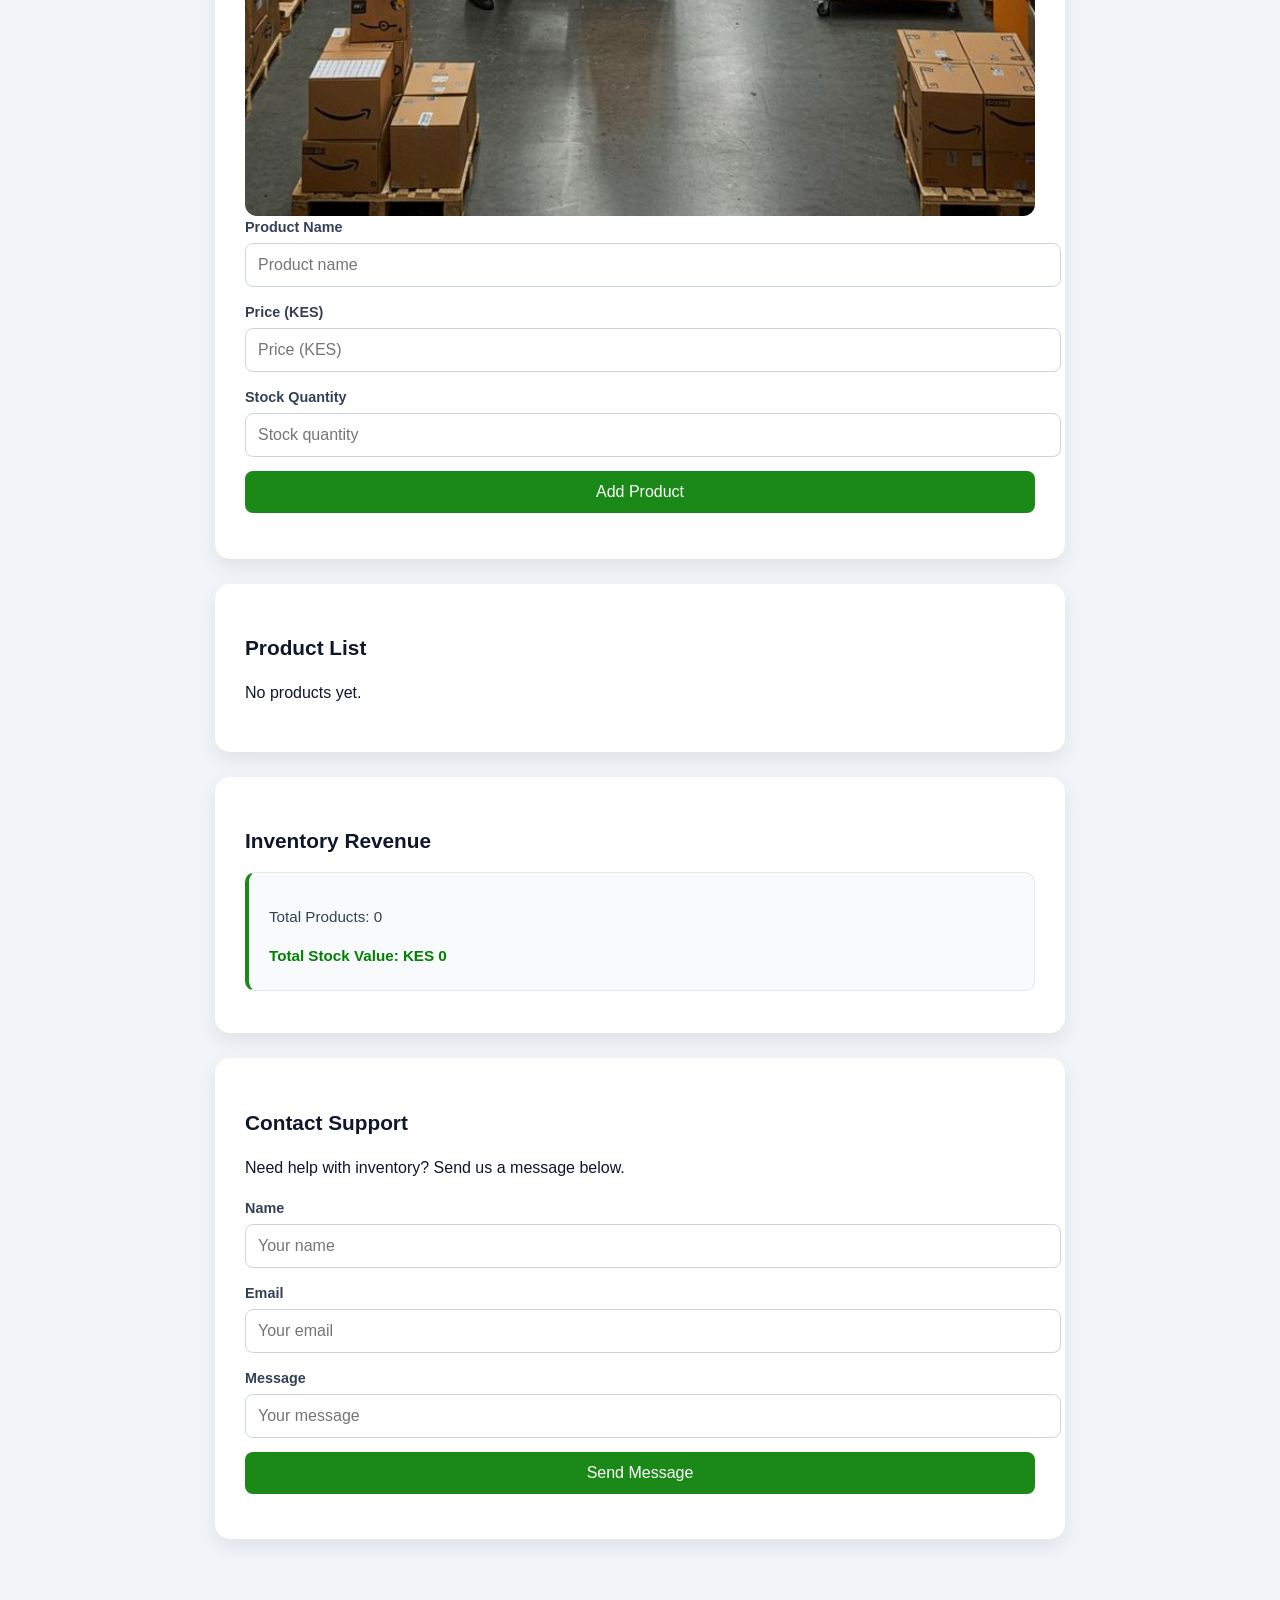
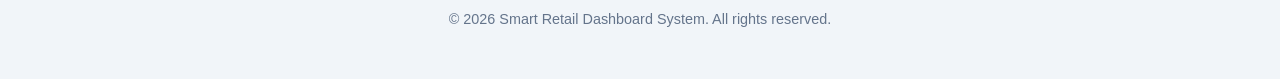
==== commit e1ecb573: "add the changes in my index.html" ====
--- a/inventory.html
+++ b/inventory.html
@@ -1,70 +1,82 @@
-<!doctype html>
+<!DOCTYPE html>
 <html lang="en">
-  <head>
-    <meta charset="UTF-8" />
-    <meta name="viewport" content="width=device-width, initial-scale=1.0" />
-    <title>Inventory</title>
-  <link rel="stylesheet" href="style.css">
-  </head>
+<head>
+  <meta charset="UTF-8" />
+  <meta name="viewport" content="width=device-width, initial-scale=1.0" />
+  <title>Inventory | Smart Retail Dashboard System</title>
+  <link rel="stylesheet" href="style.css" />
+</head>
+<body>
 
-  <body>
+  <header>
+    <h1>Inventory Management</h1>
+    <p>Manage your products and track stock value efficiently.</p>
+  </header>
 
-    <header>
-      <h1>Inventory Management</h1>
-      <p>Manage your products and track stock value</p>
-    </header>
+  <nav>
+    <a href="index.html">Home</a>
+    <a href="inventory.html">Inventory</a>
+    <a href="sales.html">Sales</a>
+  </nav>
 
-    <nav>
-      <a href="index.html">Home</a>
-      <a href="inventory.html">Inventory</a>
-      <a href="sales.html">Sales</a>
-    </nav>
+  <main>
 
-    <main>
+    <section>
+      <h2>Add Product</h2>
+      <img src="Amazon Warehouse.jpg" alt="Stock management warehouse" />
 
-      <!-- ADD PRODUCT -->
-      <section>
-        <h2>Add Product</h2>
-        <img src="Amazon Warehouse.jpg" alt="stock management warehouse" />
-        <form id="productForm">
-          <input type="text" id="productName" placeholder="Product name" required />
-          <input type="number" id="price" placeholder="Price (KES)" required />
-          <input type="number" id="stock" placeholder="Stock quantity" required />
-          <button type="submit">Add Product</button>
-        </form>
-      </section>
+      <form id="productForm">
+        <label for="productName">Product Name</label>
+        <input type="text" id="productName" placeholder="Product name" required />
 
-      <!-- PRODUCT LIST -->
-      <section>
-        <h2>Product List</h2>
-        <div id="productList"></div>
-      </section>
+        <label for="price">Price (KES)</label>
+        <input type="number" id="price" placeholder="Price (KES)" required />
 
-      <!-- INVENTORY REVENUE -->
-      <section>
-        <h2>Inventory Revenue</h2>
-        <div id="inventoryRevenue"></div>
-      </section>
+        <label for="stock">Stock Quantity</label>
+        <input type="number" id="stock" placeholder="Stock quantity" required />
 
-      <!-- CONTACT FORM -->
-      <section>
-        <h2>Contact Support</h2>
-        <p>Need help with inventory? Send us a message below:</p>
-        <form id="contactForm">
-          <input type="text" id="name" placeholder="Your name" required />
-          <input type="email" id="email" placeholder="Your email" required />
-          <input type="text" id="message" placeholder="Your message" required />
-          <button type="submit">Send Message</button>
-        </form>
-        <p id="contactStatus"></p>
-      </section>
+        <button type="submit">Add Product</button>
+      </form>
 
-    </main>
+      <p id="productStatus"></p>
+    </section>
 
-    <footer>
-      <p>© 2026 Smart Retail System</p>
-    </footer>
+    <section>
+      <h2>Product List</h2>
+      <div id="productList"></div>
+    </section>
 
-    <script src="script.js"></script>
-  </body>
+    <section>
+      <h2>Inventory Revenue</h2>
+      <div id="inventoryRevenue"></div>
+    </section>
+
+    <section>
+      <h2>Contact Support</h2>
+      <p>Need help with inventory? Send us a message below.</p>
+
+      <form id="contactForm">
+        <label for="name">Name</label>
+        <input type="text" id="name" placeholder="Your name" required />
+
+        <label for="email">Email</label>
+        <input type="email" id="email" placeholder="Your email" required />
+
+        <label for="message">Message</label>
+        <input type="text" id="message" placeholder="Your message" required />
+
+        <button type="submit">Send Message</button>
+      </form>
+
+      <p id="contactStatus"></p>
+    </section>
+
+  </main>
+
+  <footer>
+    <p>&copy; 2026 Smart Retail Dashboard System. All rights reserved.</p>
+  </footer>
+
+  <script src="script.js" defer></script>
+</body>
 </html>
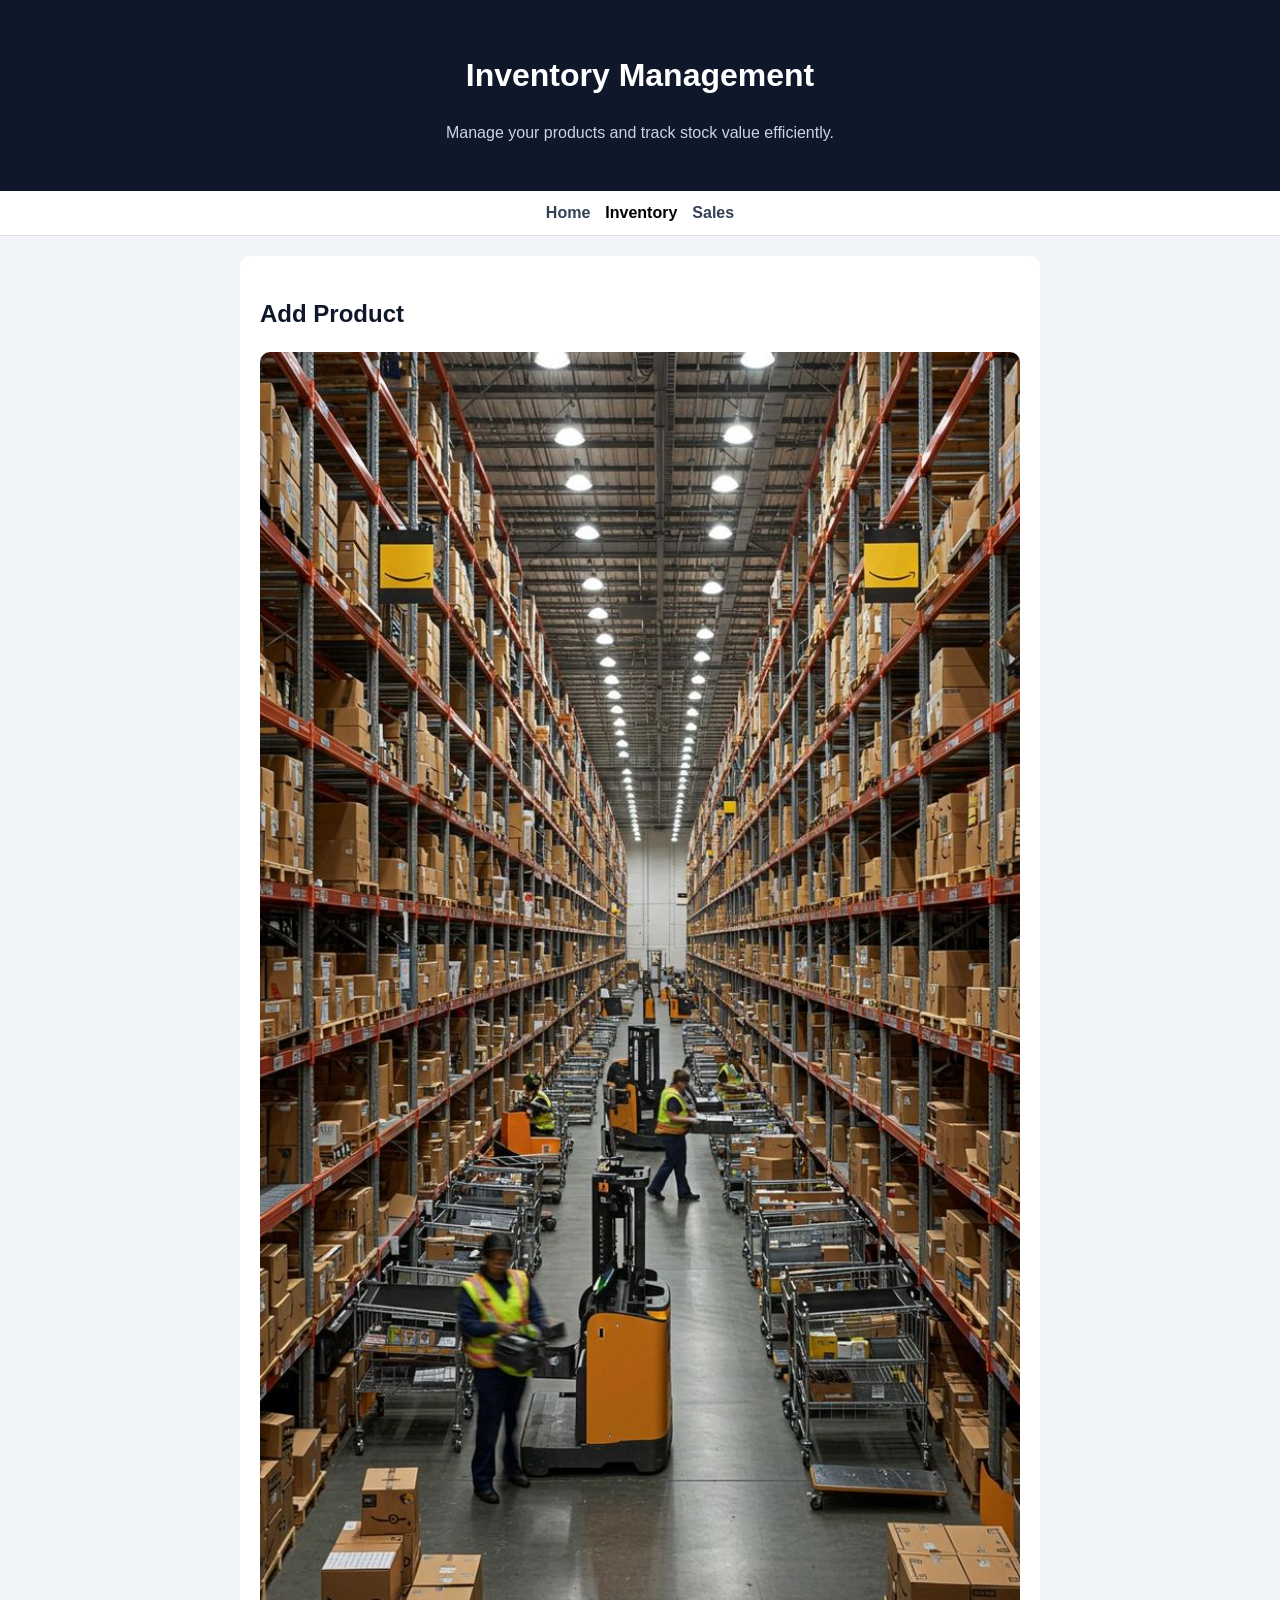
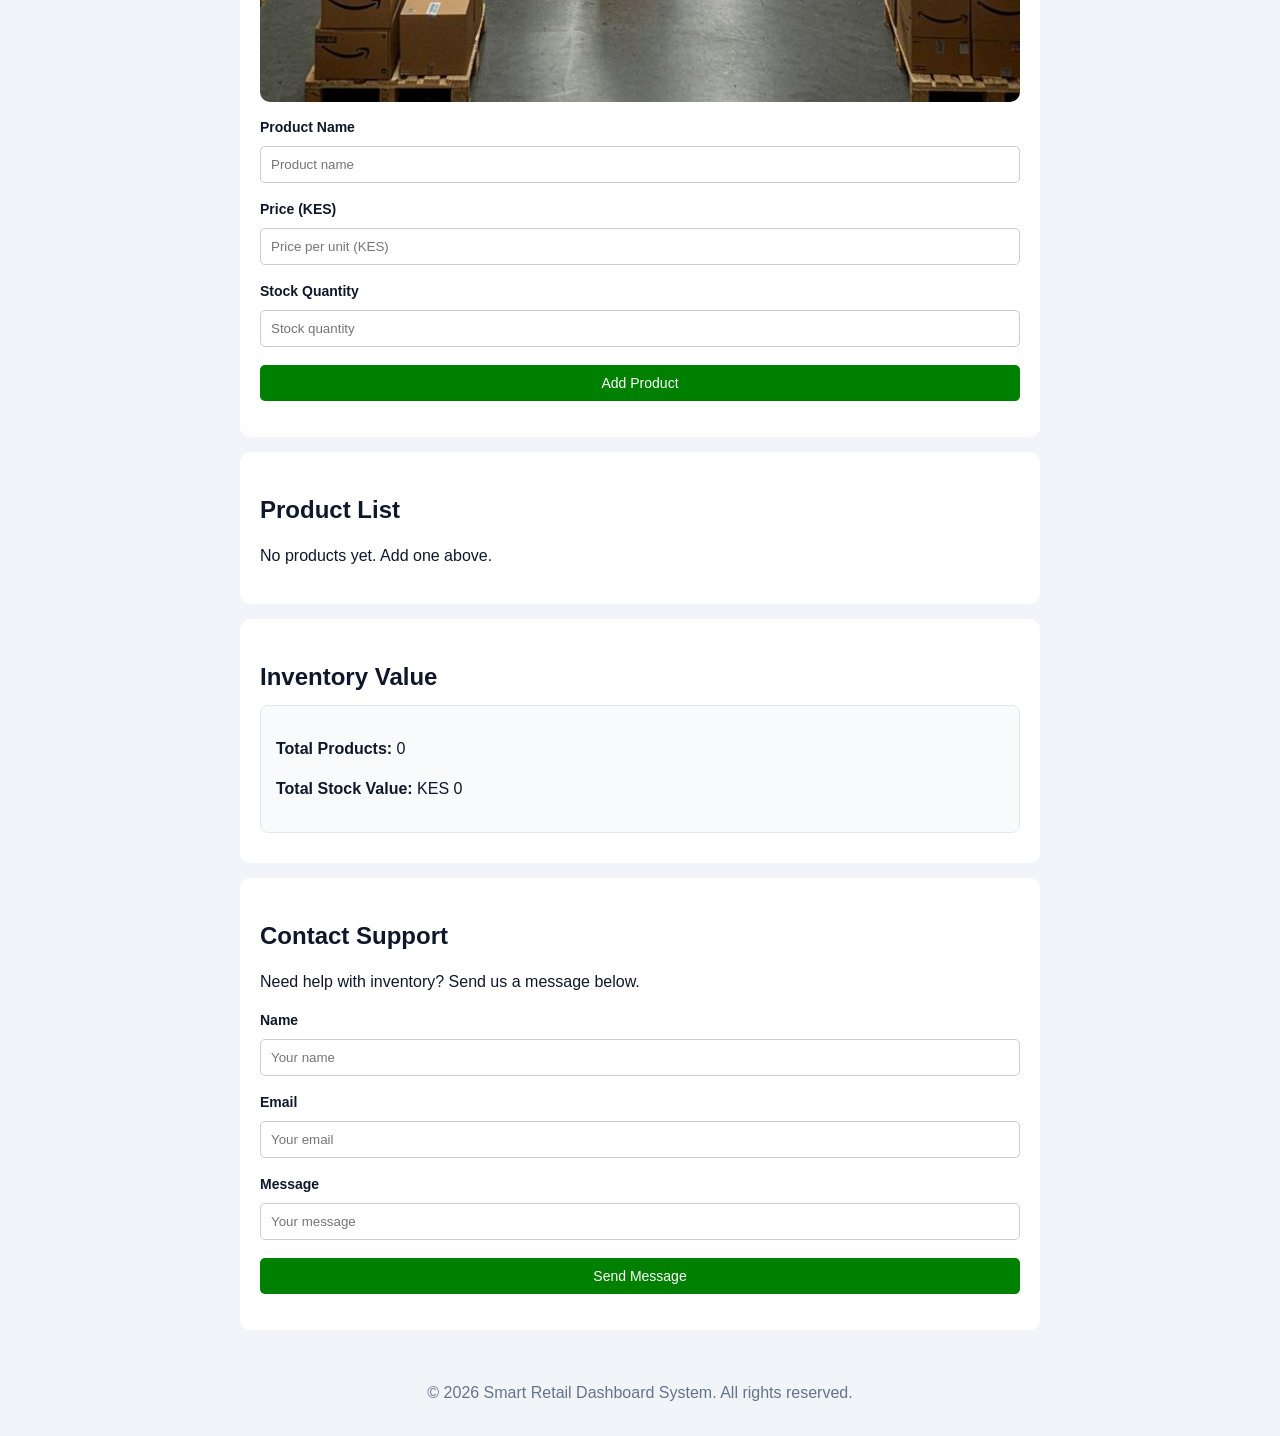
==== commit 38d180b0: "make changes in my index.html" ====
--- a/inventory.html
+++ b/inventory.html
@@ -30,10 +30,10 @@
         <input type="text" id="productName" placeholder="Product name" required />
 
         <label for="price">Price (KES)</label>
-        <input type="number" id="price" placeholder="Price (KES)" required />
+        <input type="number" id="price" placeholder="Price per unit (KES)" min="0" required />
 
         <label for="stock">Stock Quantity</label>
-        <input type="number" id="stock" placeholder="Stock quantity" required />
+        <input type="number" id="stock" placeholder="Stock quantity" min="0" required />
 
         <button type="submit">Add Product</button>
       </form>
@@ -47,7 +47,7 @@
     </section>
 
     <section>
-      <h2>Inventory Revenue</h2>
+      <h2>Inventory Value</h2>
       <div id="inventoryRevenue"></div>
     </section>
 
--- a/style.css
+++ b/style.css
@@ -1,249 +1,143 @@
-/* ── BODY ── */
+/* BODY */
 body {
   font-family: Arial, sans-serif;
   background: #f1f5f9;
   color: #0f172a;
-  line-height: 1.6;
-  min-height: 100vh;
+  margin: 0;
+  line-height: 1.5;
 }
 
-/* ── HEADER ── */
+/* HEADER */
 header {
   background: #0f172a;
   color: white;
   text-align: center;
-  padding: 40px 20px;
+  padding: 30px;
 }
 
 header p {
-  color: #94a3b8;
-  margin-top: 8px;
-  font-size: 0.95rem;
+  color: #cbd5e1;
 }
 
-/* ── NAV ── */
+/* NAV */
 nav {
   display: flex;
   justify-content: center;
+  gap: 15px;
   background: white;
-  padding: 12px;
-  gap: 20px;
-  position: sticky;
-  top: 0;
-  z-index: 100;
-  border-bottom: 1px solid #e2e8f0;
+  padding: 10px;
+  border-bottom: 1px solid #ddd;
 }
 
 nav a {
   text-decoration: none;
-  color: #64748b;
+  color: #334155;
   font-weight: bold;
-  padding: 6px 12px;
-  border-radius: 6px;
-  transition: color 0.2s, background 0.2s;
 }
 
 nav a:hover {
-  color: #0f172a;
-  background: #f1f5f9;
+  color: #000;
 }
 
-nav a.active {
-  color: #0f172a;
-  border-bottom: 2px solid #1a8917;
+/* MAIN */
+main {
+  width: 90%;
+  max-width: 800px;
+  margin: 20px auto;
 }
 
-/* ── MAIN ── */
-main {
-  width: 90%;
-  max-width: 850px;
-  margin: 30px auto;
+/* SECTIONS */
+section {
+  background: white;
+  padding: 20px;
+  margin-bottom: 15px;
+  border-radius: 10px;
 }
 
-/* ── SECTIONS ── */
-section {
-  background: white;
-  padding: 30px;
-  margin-bottom: 25px;
-  border-radius: 15px;
-  box-shadow: 0 8px 20px rgba(0, 0, 0, 0.08);
+/* HEADINGS */
+h2 {
+  margin-bottom: 10px;
 }
 
-/* ── HEADINGS ── */
-h2 {
-  margin-bottom: 15px;
-  font-size: 1.3rem;
+/* IMAGES */
+img {
+  width: 100%;
+  border-radius: 10px;
+  margin-top: 10px;
 }
 
-/* ── IMAGES ── */
-img {
+/* INPUTS */
+input {
   width: 100%;
-  border-radius: 12px;
-  margin-top: 10px;
-  display: block;
-  object-fit: cover;
+  padding: 10px;
+  margin: 8px 0;
+  border: 1px solid #ccc;
+  border-radius: 5px;
+  box-sizing: border-box;
 }
 
-/* ── LABELS ── */
-label {
-  display: block;
-  font-size: 0.9rem;
-  font-weight: bold;
-  margin-bottom: 4px;
-  color: #334155;
+/* SELECT DROPDOWN */
+select {
+  width: 100%;
+  padding: 10px;
+  margin: 8px 0;
+  border: 1px solid #ccc;
+  border-radius: 5px;
+  background: white;
+  font-size: 14px;
+  box-sizing: border-box;
 }
 
-/* ── INPUTS ── */
-input, select {
-  width: 100%;
-  padding: 12px;
-  margin-bottom: 14px;
-  border: 1px solid #cbd5e1;
-  border-radius: 8px;
-  font-size: 1rem;
-  outline: none;
-  transition: border-color 0.2s;
+/* LABELS */
+label {
+  font-weight: bold;
+  font-size: 14px;
+  display: block;
+  margin-top: 8px;
 }
 
-input:focus, select:focus {
-  border-color: #1a8917;
-}
-
-/* ── BUTTON ── */
+/* BUTTON */
 button {
-  background: #1a8917;
+  width: 100%;
+  padding: 10px;
+  margin-top: 10px;
+  background: green;
   color: white;
-  padding: 12px;
   border: none;
-  width: 100%;
-  border-radius: 8px;
+  border-radius: 5px;
   cursor: pointer;
-  font-size: 1rem;
-  transition: background 0.2s;
+  font-size: 14px;
 }
 
 button:hover {
-  background: #166b13;
+  background: #005500;
 }
 
-button:active {
-  background: #0f4f0d;
+/* CARDS */
+.card {
+  background: #f8fafc;
+  padding: 15px;
+  margin: 10px 0;
+  border-radius: 8px;
+  border: 1px solid #e2e8f0;
 }
 
-/* ── CARDS ── */
-.card {
-  background: #f8fafc;
-  border: 1px solid #e2e8f0;
-  border-radius: 10px;
-  padding: 16px 20px;
-  margin-bottom: 12px;
+/* FOOTER */
+footer {
+  text-align: center;
+  padding: 15px;
+  margin-top: 20px;
+  color: #64748b;
 }
 
-.card h3 {
-  margin-bottom: 6px;
-  font-size: 1.1rem;
-  color: #0f172a;
-}
-
-.card p {
-  margin-bottom: 6px;
-  color: #334155;
-  font-size: 0.95rem;
-}
-
-.card button {
-  margin-top: 10px;
-  width: auto;               /* delete button doesnt stretch full width */
-  padding: 8px 16px;
-  font-size: 0.85rem;
-  background: #dc2626;       /* red for delete */
-}
-
-.card button:hover {
-  background: #b91c1c;
-}
-
-.card button:active {
-  background: #991b1b;
-}
-
-/* ── REVENUE CARD ── */
-#inventoryRevenue .card,
-#salesRevenue .card {
-  border-left: 4px solid #1a8917;   /* green left border for revenue */
-}
-
-/* ── PROFIT CARD ── */
-#profitLoss .card {
-  border-left: 4px solid #0f172a;   /* dark left border for profit and loss */
-}
-
-/* ── HOME SUMMARY CARD ── */
-#homeSummary .card {
-  border-left: 4px solid #2563eb;   /* blue left border for home summary */
-}
-
-/* ── EXPENSE CARD ── */
-#expenseList .card {
-  border-left: 4px solid #dc2626;   /* red left border for expenses */
-}
-
-/* ── CONTACT STATUS ── */
-#contactStatus {
-  margin-top: 10px;
-  font-size: 0.95rem;
-  font-weight: bold;
-}
-
-/* ── FOOTER ── */
-footer {
-  text-align: center;
-  padding: 25px;
-  color: #64748b;
-  margin-top: 20px;
-  font-size: 0.9rem;
-}
-
-/* ── RESPONSIVE (TABLET) ── */
-@media (max-width: 768px) {
+/* RESPONSIVE */
+@media (max-width: 600px) {
   nav {
     flex-direction: column;
     text-align: center;
-    gap: 10px;
   }
 
-  section {
-    padding: 20px;
-  }
-
-  header {
-    padding: 30px 15px;
-  }
-
-  .card {
-    padding: 14px 16px;
-  }
-}
-
-/* ── RESPONSIVE (MOBILE) ── */
-@media (max-width: 480px) {
-  header h1 {
-    font-size: 20px;
-  }
-
-  section {
-    padding: 15px;
-  }
-
-  button {
-    font-size: 0.95rem;
-  }
-
-  .card {
-    padding: 12px 14px;
-  }
-
-  .card button {
-    width: 100%;       /* full width delete button on small screens */
+  main {
+    width: 95%;
   }
 }
